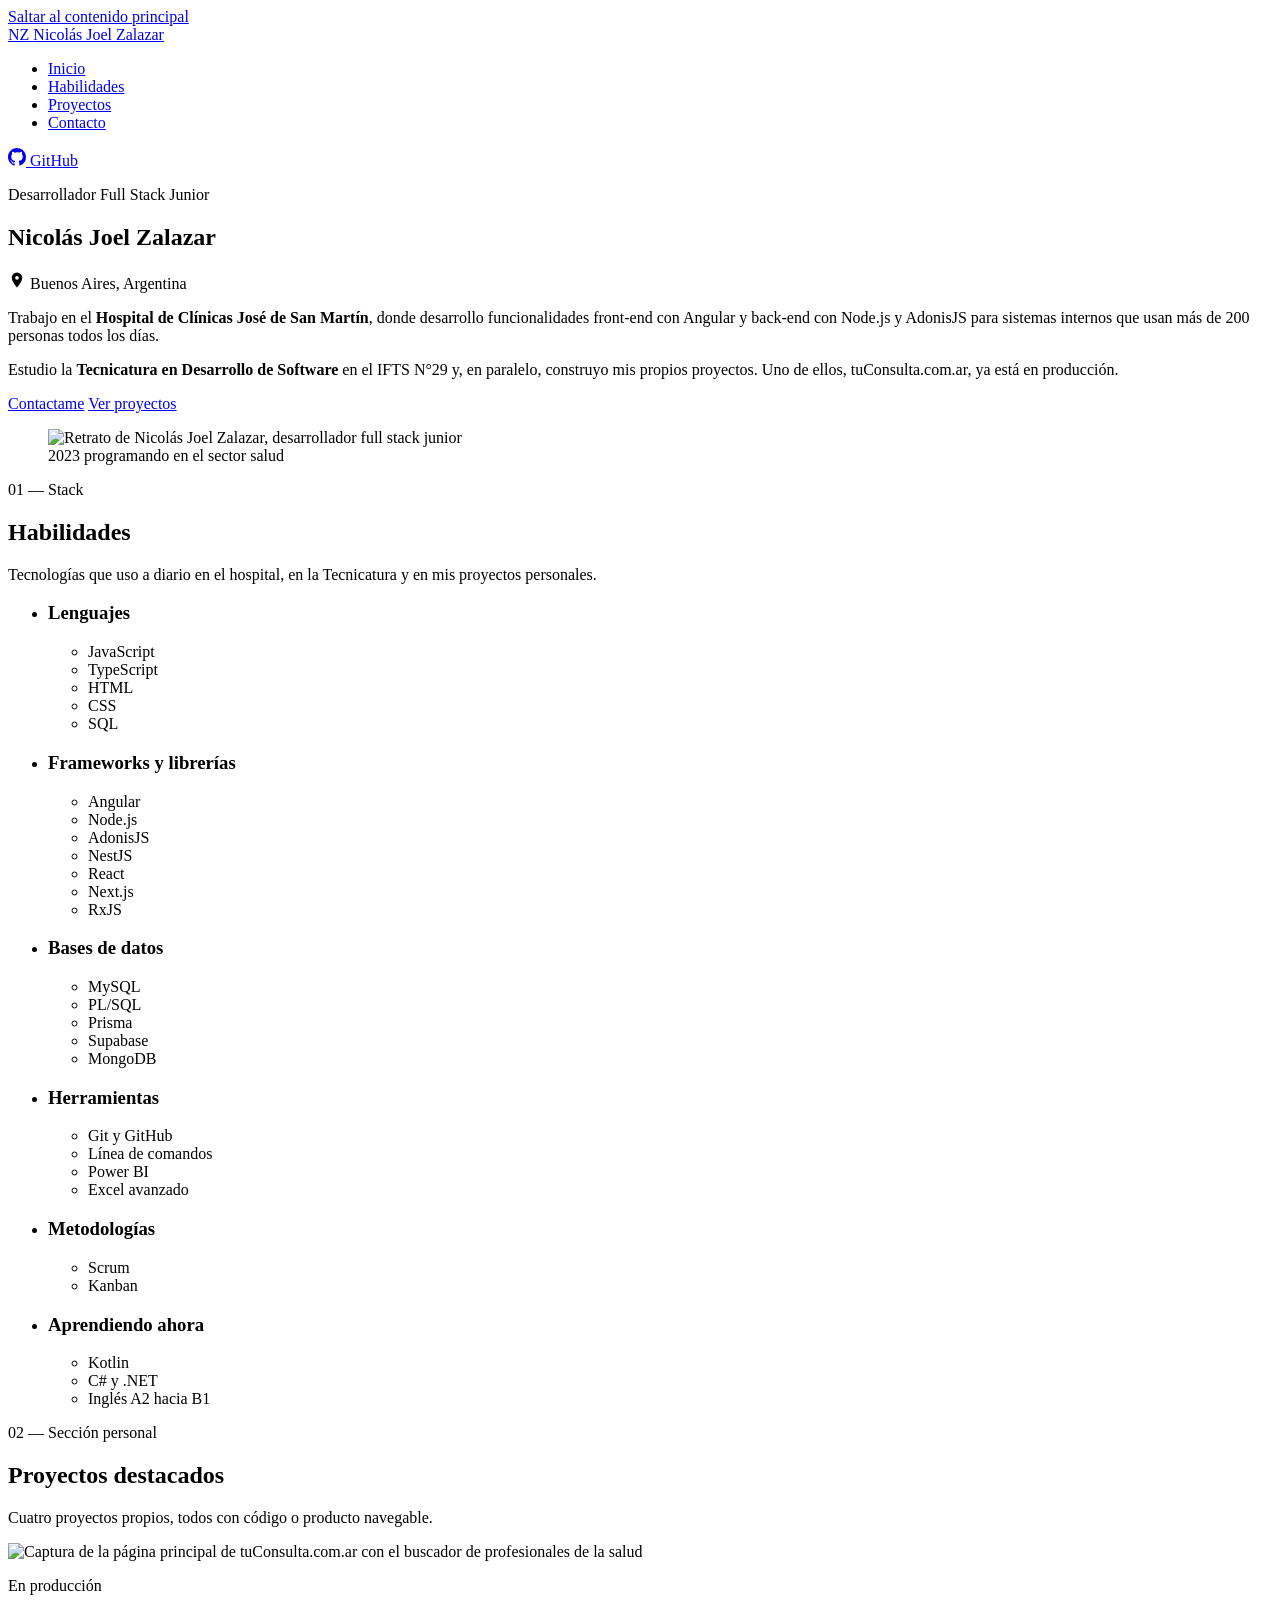
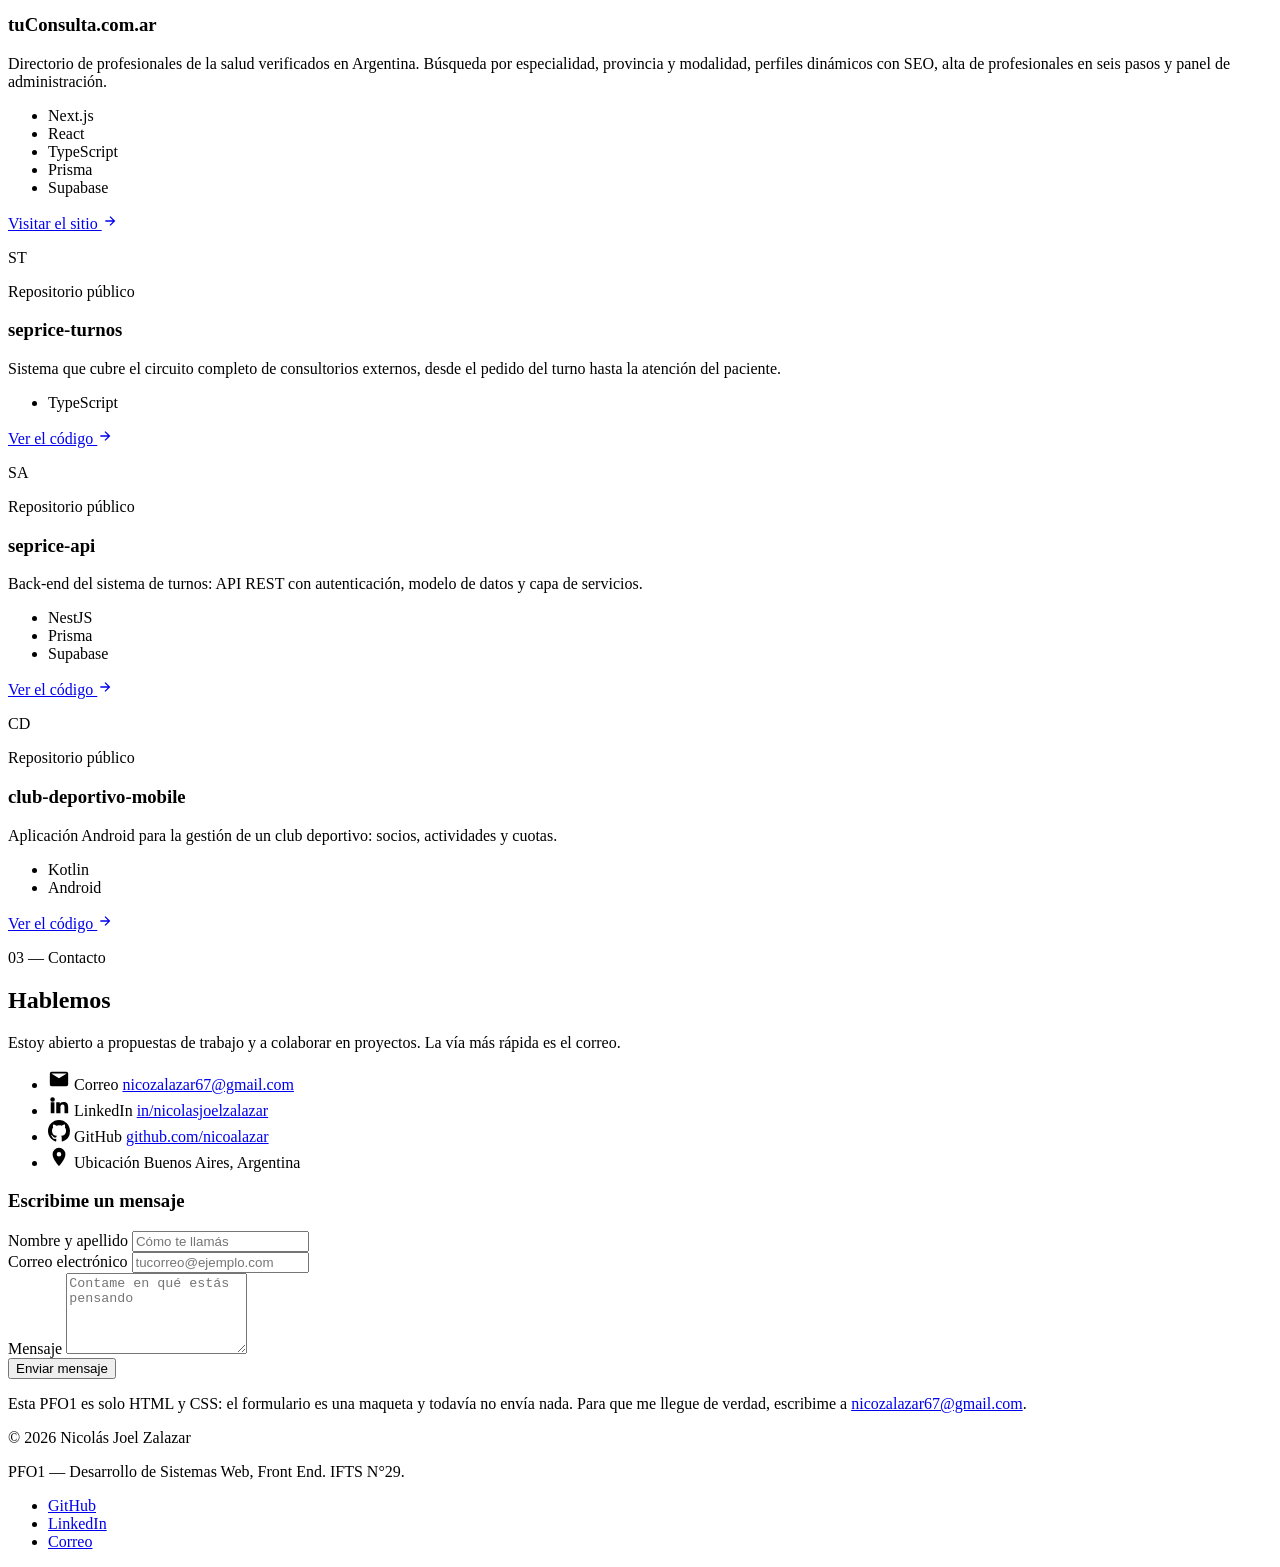
==== index.html @ 158e2427 "Agregar estructura HTML semántica de la landing" ====
<!DOCTYPE html>
<html lang="es">

<head>
  <meta charset="UTF-8">
  <meta name="viewport" content="width=device-width, initial-scale=1.0">
  <title>Nicolás Joel Zalazar | Desarrollador Full Stack Junior</title>
  <meta name="description"
    content="Portafolio de Nicolás Joel Zalazar, desarrollador full stack junior en Buenos Aires. Angular, Node.js, TypeScript y NestJS. Proyectos, habilidades y contacto.">
  <meta name="author" content="Nicolás Joel Zalazar">

  <!-- Google Fonts se vincula con <link> y no con @import para que la descarga arranque en paralelo
       con el CSS; preconnect abre la conexión a los dos dominios de Fonts antes de pedir el archivo.
       Fraunces y Public Sans son fuentes variables: se piden los rangos de peso completos para poder
       ajustar la jerarquía tipográfica desde el CSS sin sumar pedidos extra. -->
  <link rel="preconnect" href="https://fonts.googleapis.com">
  <link rel="preconnect" href="https://fonts.gstatic.com" crossorigin>
  <link
    href="https://fonts.googleapis.com/css2?family=Fraunces:opsz,wght@9..144,400..900&family=Public+Sans:wght@400..800&display=swap"
    rel="stylesheet">

  <link rel="stylesheet" href="css/style.css">
</head>

<body>
  <!-- El enlace de salto es el primer elemento enfocable del documento: permite que quien navega con
       teclado o lector de pantalla se saltee el encabezado repetido y vaya directo al contenido. -->
  <a class="skip-link" href="#contenido">Saltar al contenido principal</a>

  <header class="site-header">
    <div class="site-header__inner">
      <a class="brand" href="#inicio">
        <span class="brand__initials" aria-hidden="true">NZ</span>
        <span class="brand__name">Nicolás Joel Zalazar</span>
      </a>

      <nav class="nav" aria-label="Navegación principal">
        <ul class="nav__list">
          <li><a class="nav__link" href="#inicio" aria-current="page">Inicio</a></li>
          <li><a class="nav__link" href="#habilidades">Habilidades</a></li>
          <li><a class="nav__link" href="#proyectos">Proyectos</a></li>
          <li><a class="nav__link" href="#contacto">Contacto</a></li>
        </ul>
      </nav>

      <a class="btn btn--ghost btn--icon" href="https://github.com/nicoalazar" target="_blank" rel="noopener">
        <svg class="icon" viewBox="0 0 16 16" width="18" height="18" aria-hidden="true" focusable="false">
          <path fill="currentColor"
            d="M8 0C3.58 0 0 3.58 0 8c0 3.54 2.29 6.53 5.47 7.59.4.07.55-.17.55-.38 0-.19-.01-.82-.01-1.49-2.01.37-2.53-.49-2.69-.94-.09-.23-.48-.94-.82-1.13-.28-.15-.68-.52-.01-.53.63-.01 1.08.58 1.23.82.72 1.21 1.87.87 2.33.66.07-.52.28-.87.51-1.07-1.78-.2-3.64-.89-3.64-3.95 0-.87.31-1.59.82-2.15-.08-.2-.36-1.02.08-2.12 0 0 .67-.21 2.2.82a7.4 7.4 0 0 1 2-.27c.68 0 1.36.09 2 .27 1.53-1.04 2.2-.82 2.2-.82.44 1.1.16 1.92.08 2.12.51.56.82 1.27.82 2.15 0 3.07-1.87 3.75-3.65 3.95.29.25.54.73.54 1.48 0 1.07-.01 1.93-.01 2.2 0 .21.15.46.55.38A8.01 8.01 0 0 0 16 8c0-4.42-3.58-8-8-8Z" />
        </svg>
        <span>GitHub</span>
      </a>
    </div>
  </header>

  <main id="contenido">

    <!-- Cada bloque temático es una <section> con id propio (destino de la navegación interna) y se
         asocia a su encabezado mediante aria-labelledby, para que el lector de pantalla anuncie la
         región por su título real en lugar de leer "región sin nombre". -->
    <section class="hero" id="inicio" aria-labelledby="inicio-titulo">
      <div class="hero__content">
        <p class="hero__eyebrow">Desarrollador Full Stack Junior</p>
        <h1 class="hero__title" id="inicio-titulo">Nicolás Joel Zalazar</h1>
        <p class="hero__location">
          <svg class="icon" viewBox="0 0 24 24" width="18" height="18" aria-hidden="true" focusable="false">
            <path fill="currentColor"
              d="M12 2a7 7 0 0 0-7 7c0 5.25 7 13 7 13s7-7.75 7-13a7 7 0 0 0-7-7Zm0 9.5A2.5 2.5 0 1 1 12 6.5a2.5 2.5 0 0 1 0 5Z" />
          </svg>
          Buenos Aires, Argentina
        </p>
        <p class="hero__text">
          Trabajo en el <strong>Hospital de Clínicas José de San Martín</strong>, donde desarrollo funcionalidades
          front-end con Angular y back-end con Node.js y AdonisJS para sistemas internos que usan más de 200 personas
          todos los días.
        </p>
        <p class="hero__text">
          Estudio la <strong>Tecnicatura en Desarrollo de Software</strong> en el IFTS N°29 y, en paralelo, construyo
          mis propios proyectos. Uno de ellos, tuConsulta.com.ar, ya está en producción.
        </p>
        <div class="hero__actions">
          <a class="btn btn--primary" href="#contacto">Contactame</a>
          <a class="btn btn--ghost" href="#proyectos">Ver proyectos</a>
        </div>
      </div>

      <figure class="hero__figure">
        <img class="hero__photo" src="assets/img/nicolas-zalazar.jpg" width="440" height="440"
          alt="Retrato de Nicolás Joel Zalazar, desarrollador full stack junior">
        <figcaption class="hero__badge">
          <span class="hero__badge-value">2023</span>
          <span class="hero__badge-label">programando en el sector salud</span>
        </figcaption>
      </figure>
    </section>

    <section class="section" id="habilidades" aria-labelledby="habilidades-titulo">
      <header class="section__header">
        <p class="section__eyebrow">01 — Stack</p>
        <h2 class="section__title" id="habilidades-titulo">Habilidades</h2>
        <p class="section__lead">
          Tecnologías que uso a diario en el hospital, en la Tecnicatura y en mis proyectos personales.
        </p>
      </header>

      <!-- La grilla de habilidades usa CSS Grid con auto-fit: la cantidad de columnas la decide el
           ancho disponible, así que el bloque se reacomoda solo sin depender de media queries. -->
      <ul class="skills">
        <li class="skill-card">
          <h3 class="skill-card__title">Lenguajes</h3>
          <ul class="chips">
            <li class="chip">JavaScript</li>
            <li class="chip">TypeScript</li>
            <li class="chip">HTML</li>
            <li class="chip">CSS</li>
            <li class="chip">SQL</li>
          </ul>
        </li>
        <li class="skill-card">
          <h3 class="skill-card__title">Frameworks y librerías</h3>
          <ul class="chips">
            <li class="chip">Angular</li>
            <li class="chip">Node.js</li>
            <li class="chip">AdonisJS</li>
            <li class="chip">NestJS</li>
            <li class="chip">React</li>
            <li class="chip">Next.js</li>
            <li class="chip">RxJS</li>
          </ul>
        </li>
        <li class="skill-card">
          <h3 class="skill-card__title">Bases de datos</h3>
          <ul class="chips">
            <li class="chip">MySQL</li>
            <li class="chip">PL/SQL</li>
            <li class="chip">Prisma</li>
            <li class="chip">Supabase</li>
            <li class="chip">MongoDB</li>
          </ul>
        </li>
        <li class="skill-card">
          <h3 class="skill-card__title">Herramientas</h3>
          <ul class="chips">
            <li class="chip">Git y GitHub</li>
            <li class="chip">Línea de comandos</li>
            <li class="chip">Power BI</li>
            <li class="chip">Excel avanzado</li>
          </ul>
        </li>
        <li class="skill-card">
          <h3 class="skill-card__title">Metodologías</h3>
          <ul class="chips">
            <li class="chip">Scrum</li>
            <li class="chip">Kanban</li>
          </ul>
        </li>
        <li class="skill-card skill-card--accent">
          <h3 class="skill-card__title">Aprendiendo ahora</h3>
          <ul class="chips">
            <li class="chip">Kotlin</li>
            <li class="chip">C# y .NET</li>
            <li class="chip">Inglés A2 hacia B1</li>
          </ul>
        </li>
      </ul>
    </section>

    <section class="section" id="proyectos" aria-labelledby="proyectos-titulo">
      <header class="section__header">
        <p class="section__eyebrow">02 — Sección personal</p>
        <h2 class="section__title" id="proyectos-titulo">Proyectos destacados</h2>
        <p class="section__lead">
          Cuatro proyectos propios, todos con código o producto navegable.
        </p>
      </header>

      <div class="projects">
        <article class="project project--featured">
          <img class="project__shot" src="assets/img/tuconsulta.jpg" width="800" height="500" loading="lazy"
            alt="Captura de la página principal de tuConsulta.com.ar con el buscador de profesionales de la salud">
          <div class="project__body">
            <p class="project__status">En producción</p>
            <h3 class="project__title">tuConsulta.com.ar</h3>
            <p class="project__text">
              Directorio de profesionales de la salud verificados en Argentina. Búsqueda por especialidad, provincia y
              modalidad, perfiles dinámicos con SEO, alta de profesionales en seis pasos y panel de administración.
            </p>
            <ul class="chips chips--tech">
              <li class="chip">Next.js</li>
              <li class="chip">React</li>
              <li class="chip">TypeScript</li>
              <li class="chip">Prisma</li>
              <li class="chip">Supabase</li>
            </ul>
            <a class="link-arrow" href="https://tuconsulta.com.ar" target="_blank" rel="noopener">
              Visitar el sitio
              <svg class="icon" viewBox="0 0 24 24" width="16" height="16" aria-hidden="true" focusable="false">
                <path fill="currentColor" d="M5 11h11.17l-4.88-4.88L12.7 4.7 20 12l-7.3 7.3-1.41-1.42L16.17 13H5Z" />
              </svg>
            </a>
          </div>
        </article>

        <article class="project">
          <p class="project__cover" aria-hidden="true"><span>ST</span></p>
          <div class="project__body">
            <p class="project__status">Repositorio público</p>
            <h3 class="project__title">seprice-turnos</h3>
            <p class="project__text">
              Sistema que cubre el circuito completo de consultorios externos, desde el pedido del turno hasta la
              atención del paciente.
            </p>
            <ul class="chips chips--tech">
              <li class="chip">TypeScript</li>
            </ul>
            <a class="link-arrow" href="https://github.com/nicoalazar/seprice-turnos" target="_blank" rel="noopener">
              Ver el código
              <svg class="icon" viewBox="0 0 24 24" width="16" height="16" aria-hidden="true" focusable="false">
                <path fill="currentColor" d="M5 11h11.17l-4.88-4.88L12.7 4.7 20 12l-7.3 7.3-1.41-1.42L16.17 13H5Z" />
              </svg>
            </a>
          </div>
        </article>

        <article class="project">
          <p class="project__cover" aria-hidden="true"><span>SA</span></p>
          <div class="project__body">
            <p class="project__status">Repositorio público</p>
            <h3 class="project__title">seprice-api</h3>
            <p class="project__text">
              Back-end del sistema de turnos: API REST con autenticación, modelo de datos y capa de servicios.
            </p>
            <ul class="chips chips--tech">
              <li class="chip">NestJS</li>
              <li class="chip">Prisma</li>
              <li class="chip">Supabase</li>
            </ul>
            <a class="link-arrow" href="https://github.com/nicoalazar/seprice-api" target="_blank" rel="noopener">
              Ver el código
              <svg class="icon" viewBox="0 0 24 24" width="16" height="16" aria-hidden="true" focusable="false">
                <path fill="currentColor" d="M5 11h11.17l-4.88-4.88L12.7 4.7 20 12l-7.3 7.3-1.41-1.42L16.17 13H5Z" />
              </svg>
            </a>
          </div>
        </article>

        <article class="project">
          <p class="project__cover" aria-hidden="true"><span>CD</span></p>
          <div class="project__body">
            <p class="project__status">Repositorio público</p>
            <h3 class="project__title">club-deportivo-mobile</h3>
            <p class="project__text">
              Aplicación Android para la gestión de un club deportivo: socios, actividades y cuotas.
            </p>
            <ul class="chips chips--tech">
              <li class="chip">Kotlin</li>
              <li class="chip">Android</li>
            </ul>
            <a class="link-arrow" href="https://github.com/nicoalazar/club-deportivo-mobile" target="_blank"
              rel="noopener">
              Ver el código
              <svg class="icon" viewBox="0 0 24 24" width="16" height="16" aria-hidden="true" focusable="false">
                <path fill="currentColor" d="M5 11h11.17l-4.88-4.88L12.7 4.7 20 12l-7.3 7.3-1.41-1.42L16.17 13H5Z" />
              </svg>
            </a>
          </div>
        </article>
      </div>
    </section>

    <section class="section" id="contacto" aria-labelledby="contacto-titulo">
      <header class="section__header">
        <p class="section__eyebrow">03 — Contacto</p>
        <h2 class="section__title" id="contacto-titulo">Hablemos</h2>
        <p class="section__lead">
          Estoy abierto a propuestas de trabajo y a colaborar en proyectos. La vía más rápida es el correo.
        </p>
      </header>

      <div class="contact">
        <ul class="contact__list">
          <li class="contact__item">
            <svg class="icon icon--lg" viewBox="0 0 24 24" width="22" height="22" aria-hidden="true" focusable="false">
              <path fill="currentColor"
                d="M4 4h16a2 2 0 0 1 2 2v12a2 2 0 0 1-2 2H4a2 2 0 0 1-2-2V6a2 2 0 0 1 2-2Zm8 7.2 8-5V6H4v.2l8 5Z" />
            </svg>
            <span class="contact__label">Correo</span>
            <a class="contact__value" href="mailto:nicozalazar67@gmail.com">nicozalazar67@gmail.com</a>
          </li>
          <li class="contact__item">
            <svg class="icon icon--lg" viewBox="0 0 24 24" width="22" height="22" aria-hidden="true" focusable="false">
              <path fill="currentColor"
                d="M4.98 3.5a2.5 2.5 0 1 0 0 5 2.5 2.5 0 0 0 0-5ZM3 9h4v12H3V9Zm6 0h3.8v1.7h.05c.53-.95 1.83-1.95 3.76-1.95C20.7 8.75 22 10.9 22 14.1V21h-4v-6.1c0-1.46-.03-3.34-2.05-3.34-2.06 0-2.38 1.6-2.38 3.24V21H9V9Z" />
            </svg>
            <span class="contact__label">LinkedIn</span>
            <a class="contact__value" href="https://linkedin.com/in/nicolasjoelzalazar" target="_blank"
              rel="noopener">in/nicolasjoelzalazar</a>
          </li>
          <li class="contact__item">
            <svg class="icon icon--lg" viewBox="0 0 16 16" width="22" height="22" aria-hidden="true" focusable="false">
              <path fill="currentColor"
                d="M8 0C3.58 0 0 3.58 0 8c0 3.54 2.29 6.53 5.47 7.59.4.07.55-.17.55-.38 0-.19-.01-.82-.01-1.49-2.01.37-2.53-.49-2.69-.94-.09-.23-.48-.94-.82-1.13-.28-.15-.68-.52-.01-.53.63-.01 1.08.58 1.23.82.72 1.21 1.87.87 2.33.66.07-.52.28-.87.51-1.07-1.78-.2-3.64-.89-3.64-3.95 0-.87.31-1.59.82-2.15-.08-.2-.36-1.02.08-2.12 0 0 .67-.21 2.2.82a7.4 7.4 0 0 1 2-.27c.68 0 1.36.09 2 .27 1.53-1.04 2.2-.82 2.2-.82.44 1.1.16 1.92.08 2.12.51.56.82 1.27.82 2.15 0 3.07-1.87 3.75-3.65 3.95.29.25.54.73.54 1.48 0 1.07-.01 1.93-.01 2.2 0 .21.15.46.55.38A8.01 8.01 0 0 0 16 8c0-4.42-3.58-8-8-8Z" />
            </svg>
            <span class="contact__label">GitHub</span>
            <a class="contact__value" href="https://github.com/nicoalazar" target="_blank"
              rel="noopener">github.com/nicoalazar</a>
          </li>
          <li class="contact__item">
            <svg class="icon icon--lg" viewBox="0 0 24 24" width="22" height="22" aria-hidden="true" focusable="false">
              <path fill="currentColor"
                d="M12 2a7 7 0 0 0-7 7c0 5.25 7 13 7 13s7-7.75 7-13a7 7 0 0 0-7-7Zm0 9.5A2.5 2.5 0 1 1 12 6.5a2.5 2.5 0 0 1 0 5Z" />
            </svg>
            <span class="contact__label">Ubicación</span>
            <span class="contact__value">Buenos Aires, Argentina</span>
          </li>
        </ul>

        <!-- El formulario es una maqueta: no tiene back-end, así que cada control lleva su <label for>
             asociado y el aviso de que todavía no se envía nada se marca con role="note", en vez de
             simular un envío que no existe. -->
        <form class="form" action="#" method="post" aria-labelledby="form-titulo">
          <h3 class="form__title" id="form-titulo">Escribime un mensaje</h3>

          <div class="form__field">
            <label class="form__label" for="nombre">Nombre y apellido</label>
            <input class="form__input" type="text" id="nombre" name="nombre" placeholder="Cómo te llamás"
              autocomplete="name" required>
          </div>

          <div class="form__field">
            <label class="form__label" for="email">Correo electrónico</label>
            <input class="form__input" type="email" id="email" name="email" placeholder="tucorreo@ejemplo.com"
              autocomplete="email" required>
          </div>

          <div class="form__field">
            <label class="form__label" for="mensaje">Mensaje</label>
            <textarea class="form__input form__input--area" id="mensaje" name="mensaje" rows="5"
              placeholder="Contame en qué estás pensando" required></textarea>
          </div>

          <button class="btn btn--primary btn--block" type="submit">Enviar mensaje</button>

          <p class="form__note" role="note">
            Esta PFO1 es solo HTML y CSS: el formulario es una maqueta y todavía no envía nada. Para que me llegue de
            verdad, escribime a <a href="mailto:nicozalazar67@gmail.com">nicozalazar67@gmail.com</a>.
          </p>
        </form>
      </div>
    </section>

  </main>

  <footer class="site-footer">
    <div class="site-footer__inner">
      <p class="site-footer__copy">&copy; 2026 Nicolás Joel Zalazar</p>
      <p class="site-footer__meta">PFO1 — Desarrollo de Sistemas Web, Front End. IFTS N°29.</p>
      <ul class="site-footer__links">
        <li><a href="https://github.com/nicoalazar" target="_blank" rel="noopener">GitHub</a></li>
        <li><a href="https://linkedin.com/in/nicolasjoelzalazar" target="_blank" rel="noopener">LinkedIn</a></li>
        <li><a href="mailto:nicozalazar67@gmail.com">Correo</a></li>
      </ul>
    </div>
  </footer>
</body>

</html>
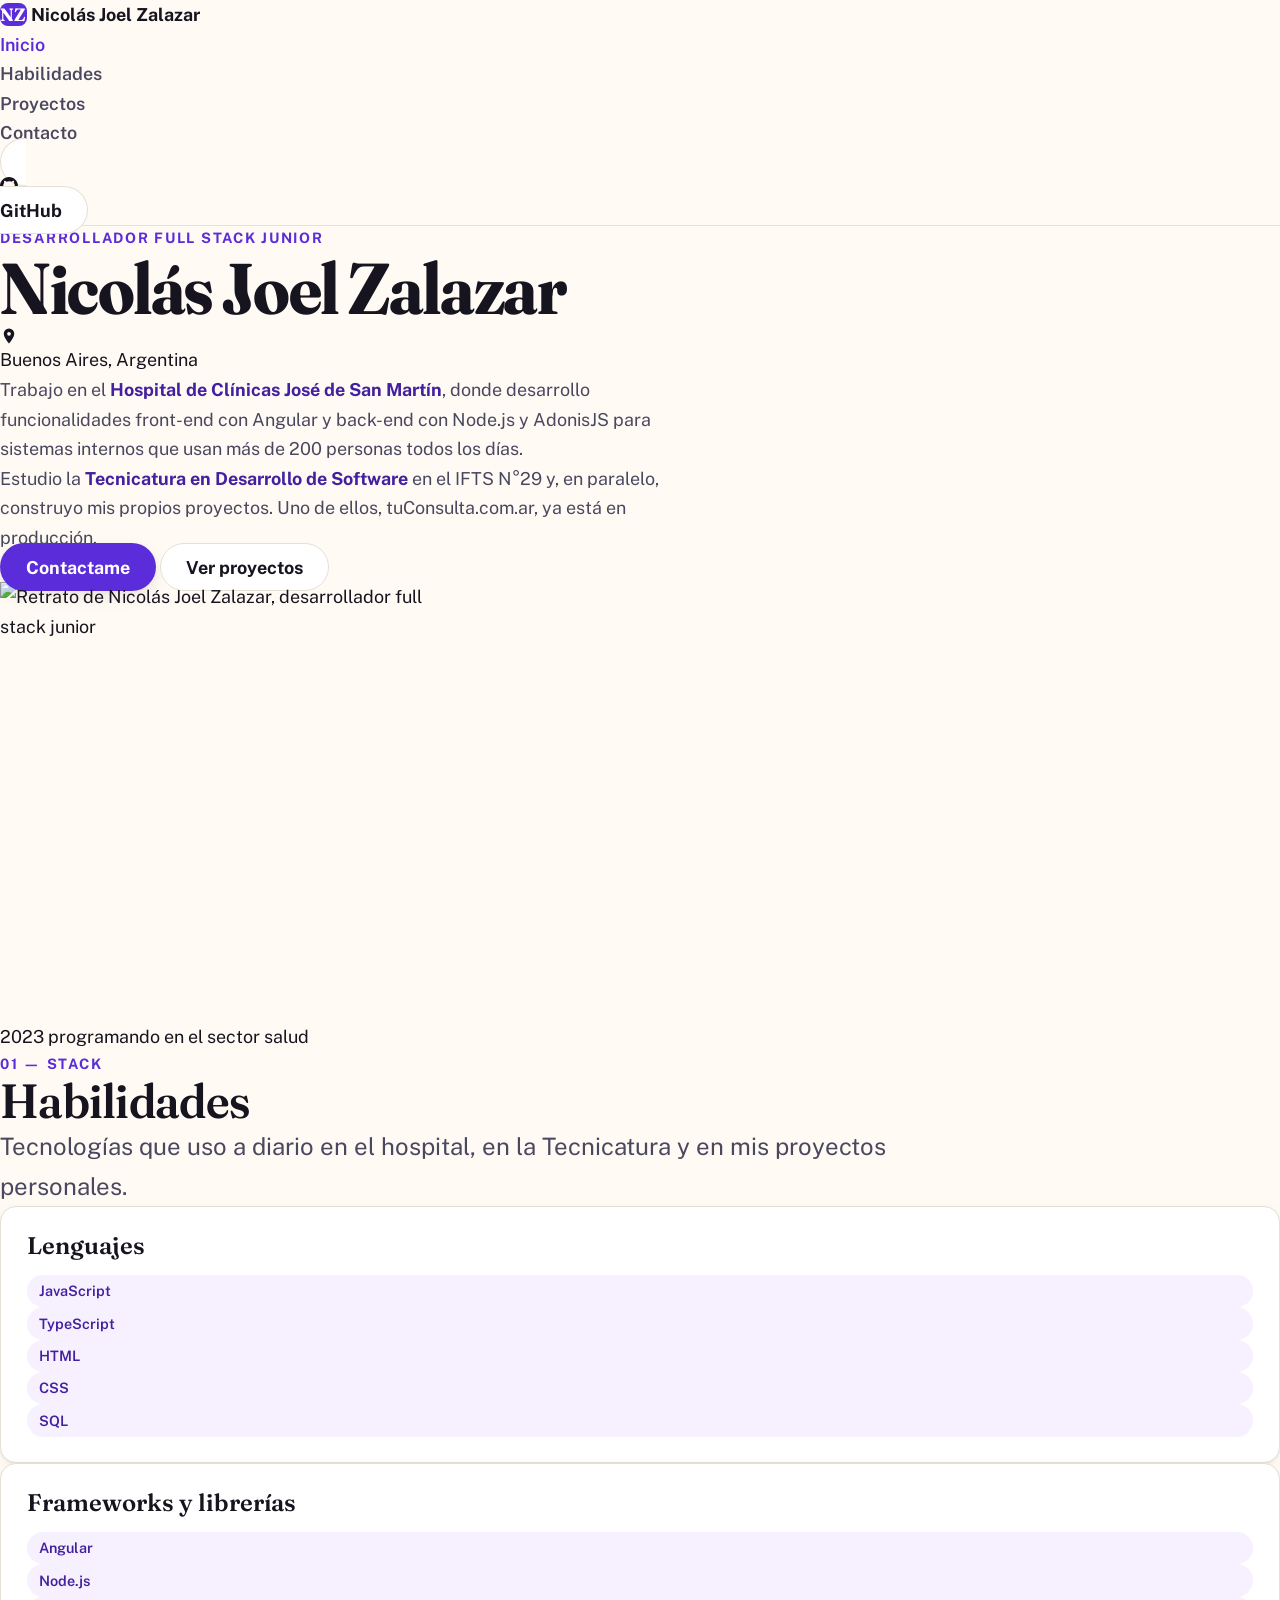
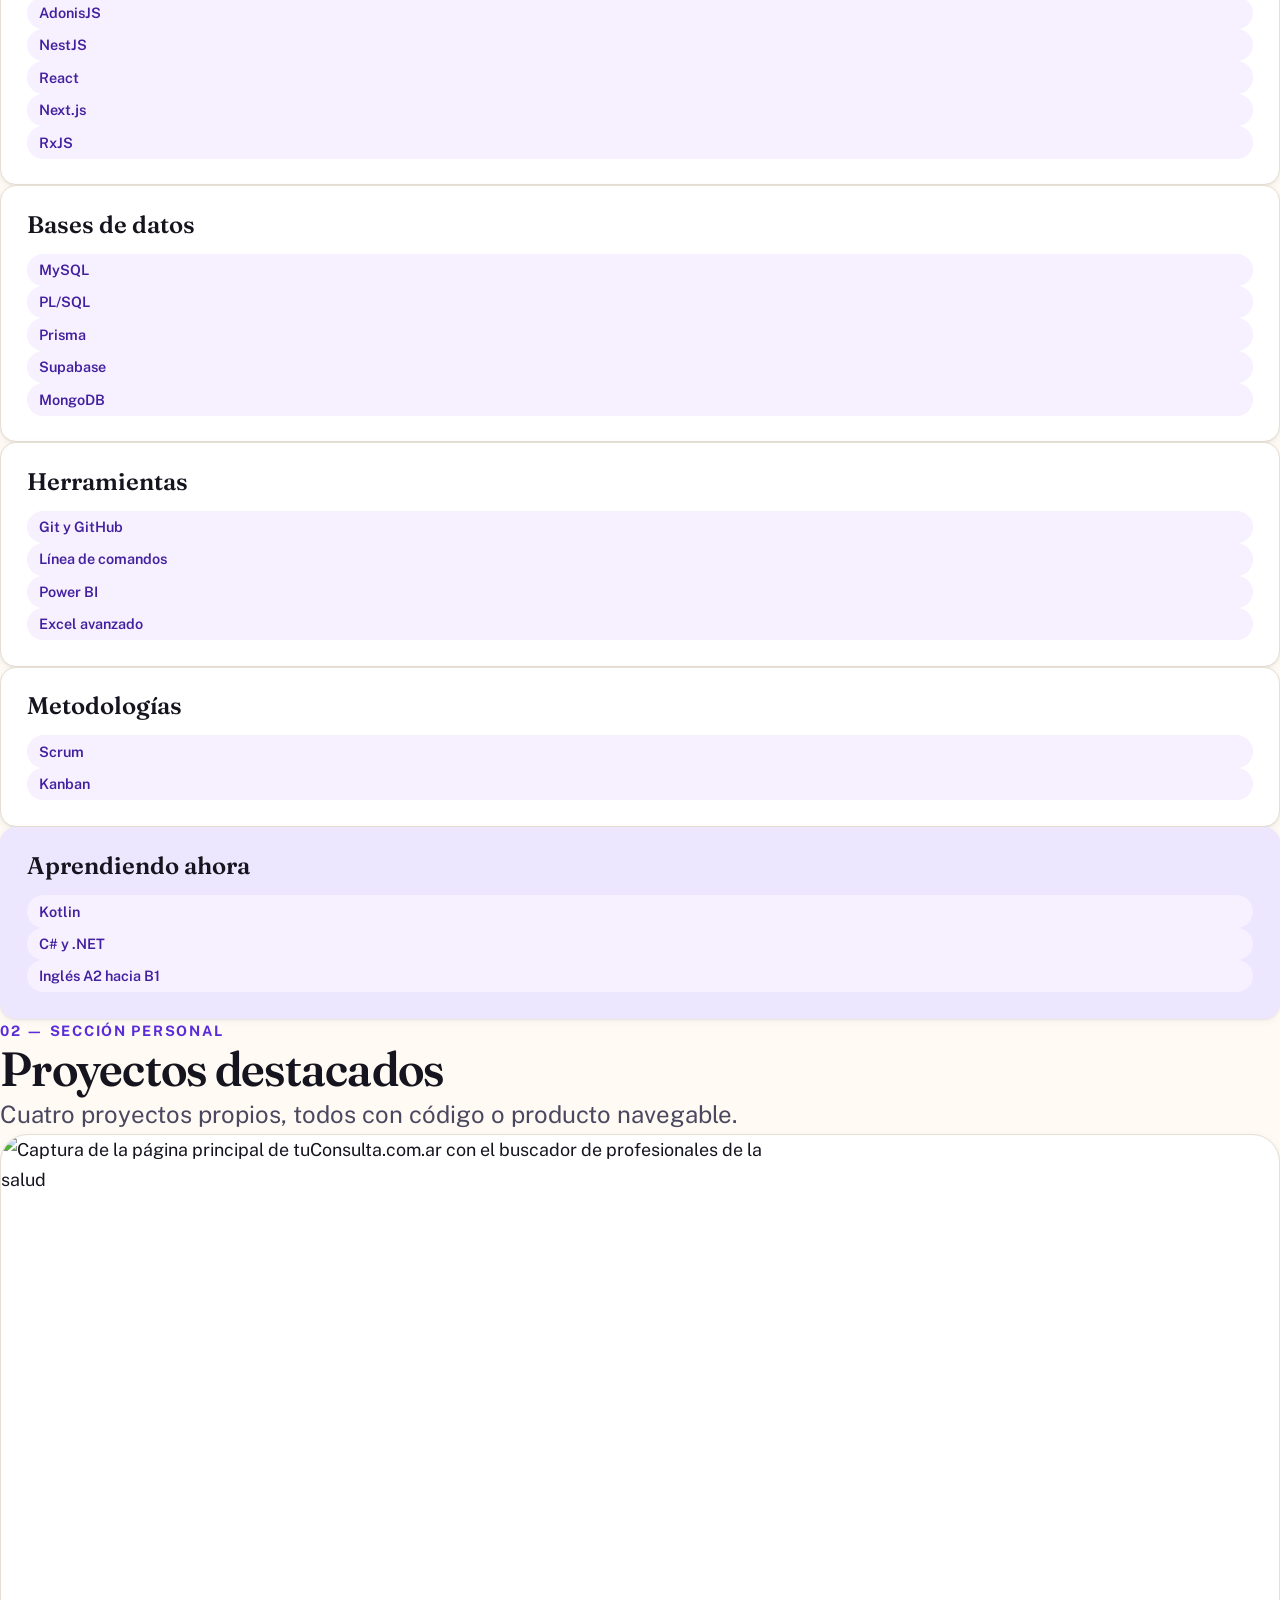
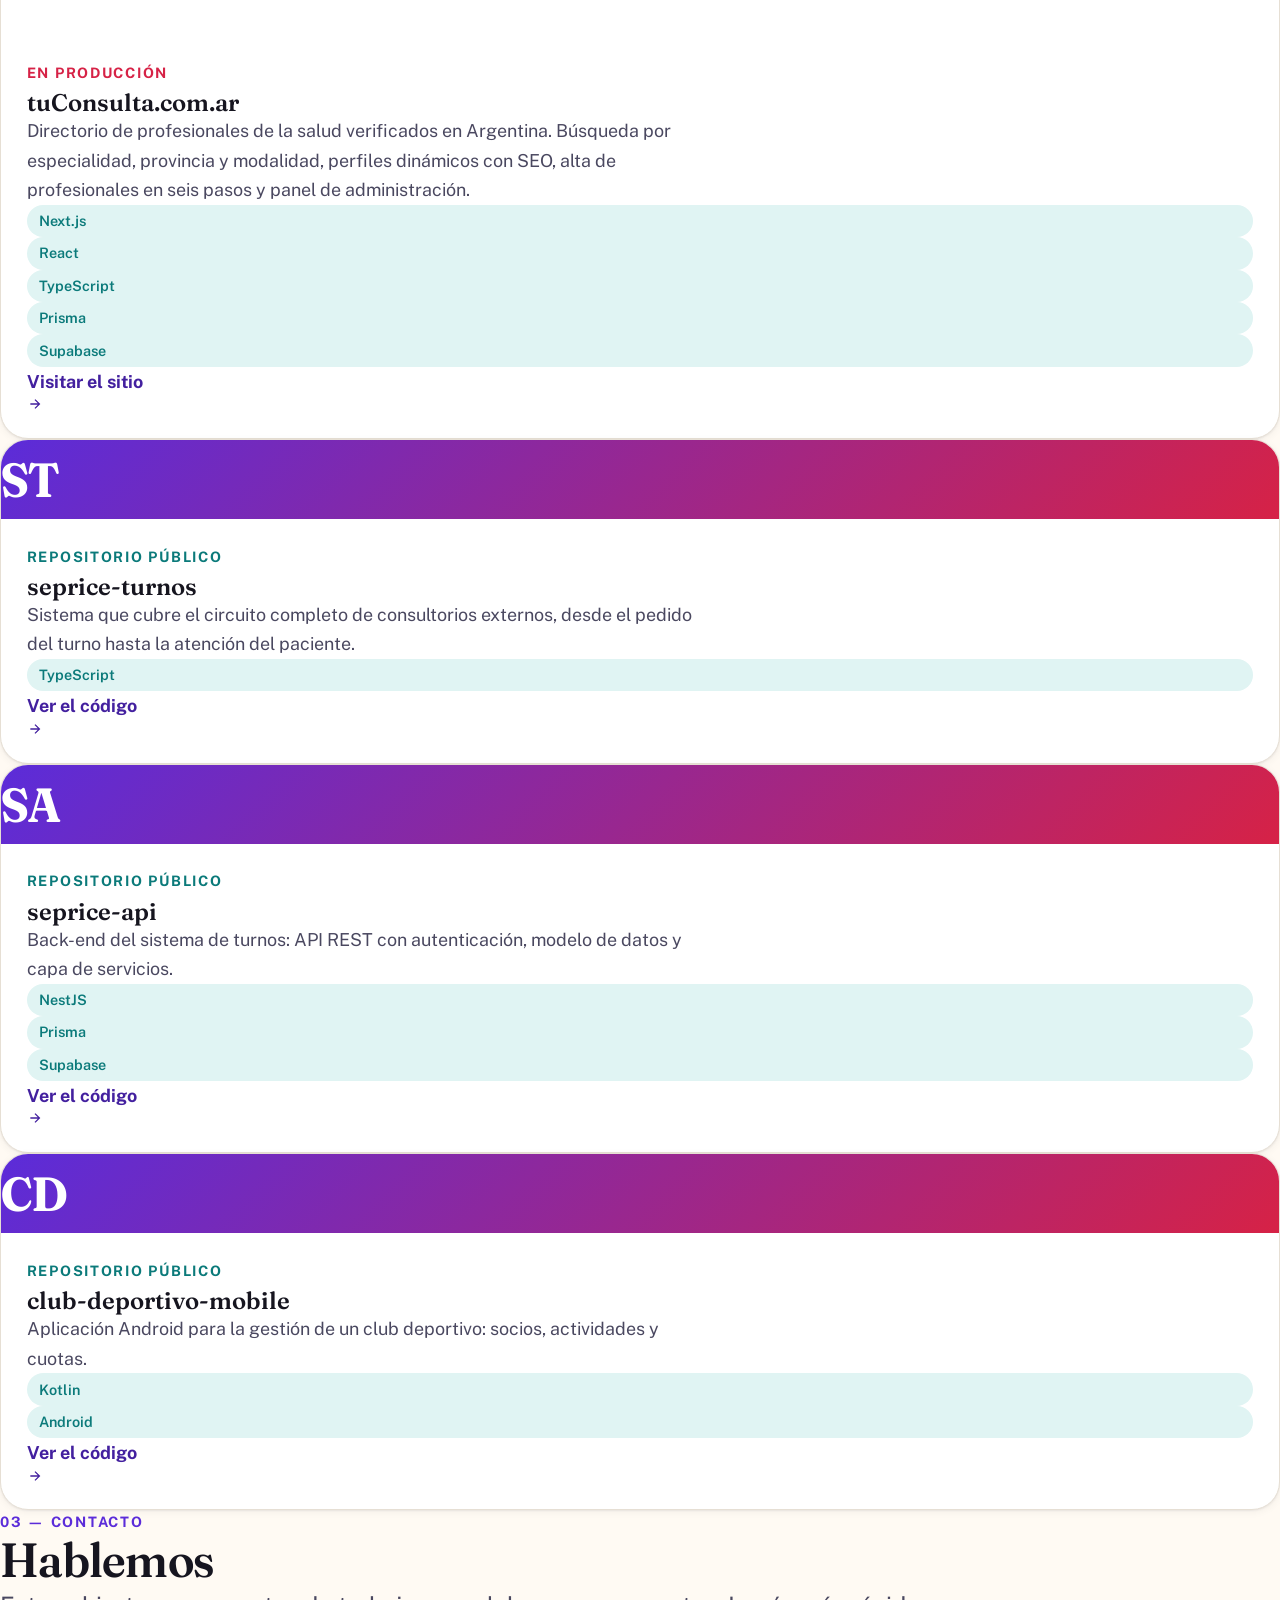
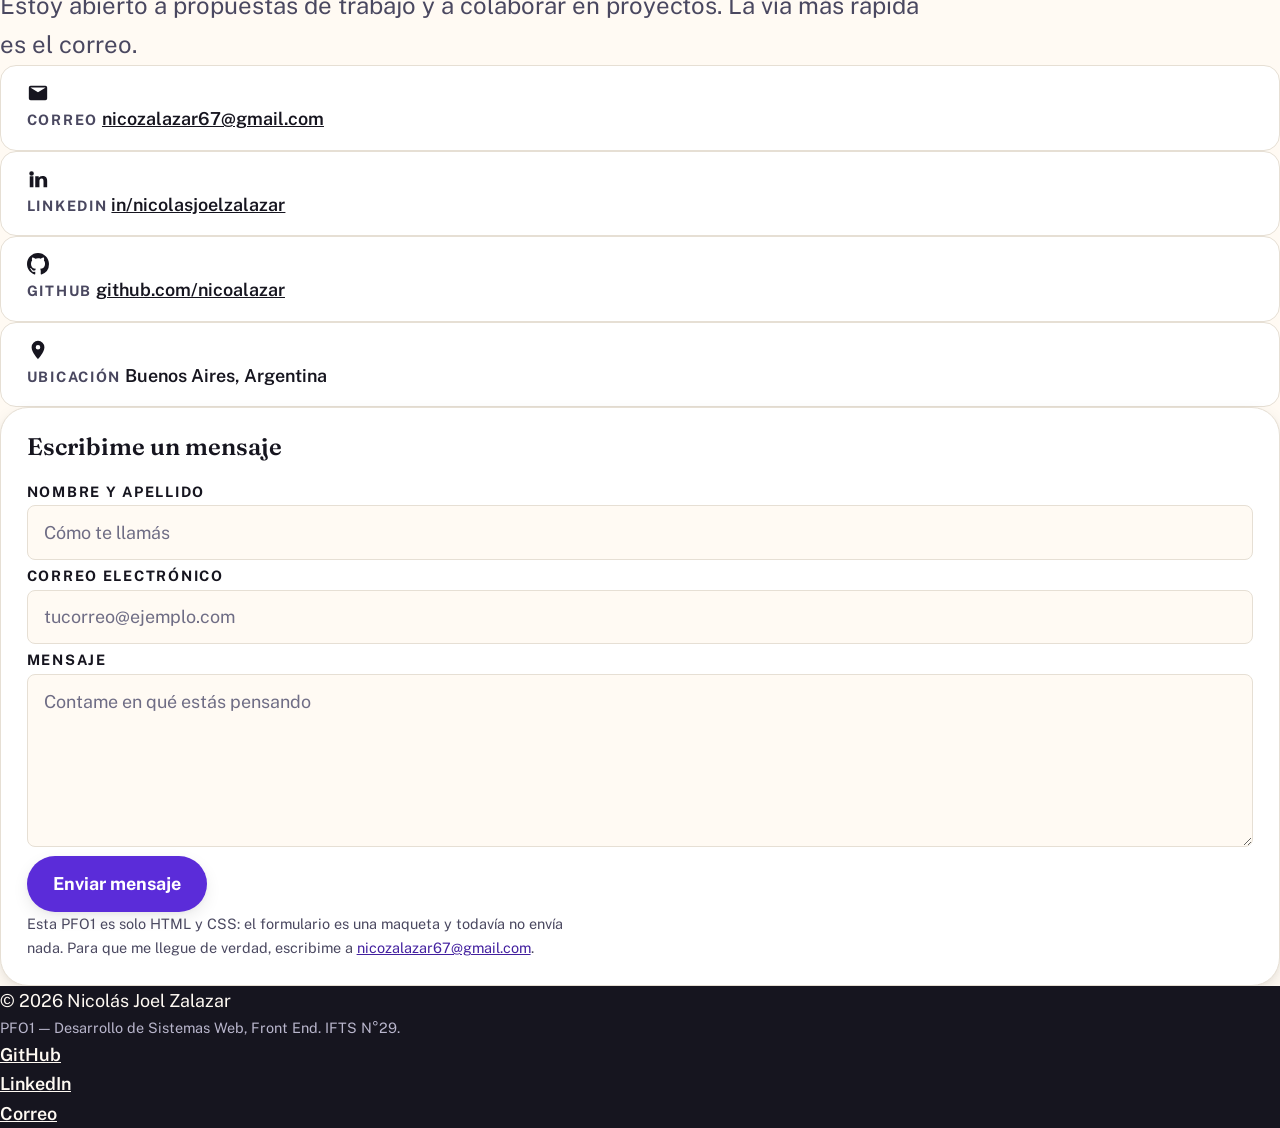
==== commit 0d2ebd89: "Aplicar estilos base, tipografía y paleta de colores" ====
--- a/index.html
+++ b/index.html
@@ -11,12 +11,13 @@
 
   <!-- Google Fonts se vincula con <link> y no con @import para que la descarga arranque en paralelo
        con el CSS; preconnect abre la conexión a los dos dominios de Fonts antes de pedir el archivo.
-       Fraunces y Public Sans son fuentes variables: se piden los rangos de peso completos para poder
-       ajustar la jerarquía tipográfica desde el CSS sin sumar pedidos extra. -->
+       Fraunces y Public Sans son fuentes variables: de Fraunces se piden además los ejes opsz, SOFT y
+       WONK, que el CSS usa para diferenciar el tamaño óptico y el carácter de cada nivel de título
+       sin descargar un archivo por variante. -->
   <link rel="preconnect" href="https://fonts.googleapis.com">
   <link rel="preconnect" href="https://fonts.gstatic.com" crossorigin>
   <link
-    href="https://fonts.googleapis.com/css2?family=Fraunces:opsz,wght@9..144,400..900&family=Public+Sans:wght@400..800&display=swap"
+    href="https://fonts.googleapis.com/css2?family=Fraunces:opsz,wght,SOFT,WONK@9..144,300..900,0..100,0..1&family=Public+Sans:wght@400..800&display=swap"
     rel="stylesheet">
 
   <link rel="stylesheet" href="css/style.css">
--- a/css/style.css
+++ b/css/style.css
@@ -0,0 +1,422 @@
+/* =============================================================================
+   Landing de portafolio personal - Nicolás Joel Zalazar
+   PFO1 | Desarrollo de Sistemas Web, Front End
+
+   Orden del archivo:
+   1. Tokens de diseño (variables CSS)
+   2. Reset ligero y bases
+   3. Tipografía
+   4. Componentes
+   ========================================================================== */
+
+/* -----------------------------------------------------------------------------
+   1. TOKENS DE DISEÑO
+   Todo el sistema visual vive en :root. Ningún color, radio ni sombra se escribe
+   suelto más abajo: así la paleta se cambia en un solo lugar y queda documentada.
+   -------------------------------------------------------------------------- */
+:root {
+  /* Paleta clara y colorida. El violeta es el color de marca; coral, ámbar y
+     verde azulado se reservan para acentos puntuales, para que el color destaque
+     jerarquía y no compita consigo mismo. */
+  --color-bg: #fffaf3;
+  --color-bg-alt: #f6f0ff;
+  --color-surface: #ffffff;
+  --color-ink: #16151f;
+  --color-ink-soft: #4a4860;
+  --color-primary: #5b2cd9;
+  --color-primary-dark: #43209f;
+  --color-primary-soft: #ede6ff;
+  --color-coral: #d62246;
+  --color-coral-soft: #ffe8ec;
+  --color-amber: #ffb703;
+  --color-teal: #0b7a7a;
+  --color-teal-soft: #e0f4f3;
+  --color-border: #e6dfd4;
+
+  /* Tipografías: Fraunces (serif variable) para títulos, Public Sans para texto.
+     Se evitan a propósito las familias por defecto de todo portafolio. */
+  --font-display: "Fraunces", Georgia, "Times New Roman", serif;
+  --font-body: "Public Sans", system-ui, -apple-system, "Segoe UI", sans-serif;
+
+  /* Escala tipográfica fluida: cada paso interpola entre el tamaño de 320px y el
+     de 1280px, de modo que el texto acompaña al viewport sin saltos bruscos. */
+  --step--1: clamp(0.83rem, 0.8rem + 0.15vw, 0.9rem);
+  --step-0: clamp(1rem, 0.96rem + 0.2vw, 1.13rem);
+  --step-1: clamp(1.2rem, 1.1rem + 0.5vw, 1.5rem);
+  --step-2: clamp(1.45rem, 1.25rem + 1vw, 2.1rem);
+  --step-3: clamp(1.8rem, 1.4rem + 2vw, 3rem);
+  --step-4: clamp(2.4rem, 1.6rem + 4vw, 4.5rem);
+
+  /* Escala de espaciado en rem: respeta el tamaño de fuente del navegador. */
+  --space-2xs: 0.35rem;
+  --space-xs: 0.6rem;
+  --space-sm: 1rem;
+  --space-md: 1.6rem;
+  --space-lg: 2.6rem;
+  --space-xl: 4rem;
+  --space-2xl: 6rem;
+
+  --radius-sm: 0.5rem;
+  --radius-md: 1rem;
+  --radius-lg: 1.75rem;
+  --radius-pill: 999rem;
+
+  --shadow-sm: 0 1px 2px rgba(22, 21, 31, 0.06), 0 2px 8px rgba(22, 21, 31, 0.05);
+  --shadow-md: 0 6px 16px rgba(22, 21, 31, 0.08), 0 2px 4px rgba(22, 21, 31, 0.04);
+  --shadow-lg: 0 18px 40px rgba(91, 44, 217, 0.14), 0 4px 12px rgba(22, 21, 31, 0.06);
+
+  --measure: 62ch;
+  --container: 72rem;
+}
+
+/* -----------------------------------------------------------------------------
+   2. RESET LIGERO Y BASES
+   -------------------------------------------------------------------------- */
+*,
+*::before,
+*::after {
+  box-sizing: border-box;
+}
+
+body,
+h1,
+h2,
+h3,
+p,
+figure,
+ul {
+  margin: 0;
+}
+
+ul {
+  padding: 0;
+  list-style: none;
+}
+
+html {
+  scroll-behavior: smooth;
+  /* Compensa la altura del encabezado fijo al saltar por anclas. */
+  scroll-padding-top: 5.5rem;
+}
+
+body {
+  background-color: var(--color-bg);
+  color: var(--color-ink);
+  font-family: var(--font-body);
+  font-size: var(--step-0);
+  line-height: 1.65;
+  -webkit-font-smoothing: antialiased;
+}
+
+img,
+svg {
+  display: block;
+  max-width: 100%;
+}
+
+img {
+  height: auto;
+}
+
+a {
+  color: var(--color-primary-dark);
+}
+
+input,
+textarea,
+button {
+  font: inherit;
+  color: inherit;
+}
+
+/* El enlace de salto solo aparece cuando recibe foco por teclado. */
+.skip-link {
+  position: absolute;
+  top: var(--space-xs);
+  left: var(--space-xs);
+  z-index: 20;
+  padding: var(--space-xs) var(--space-sm);
+  border-radius: var(--radius-sm);
+  background-color: var(--color-primary);
+  color: #ffffff;
+  font-weight: 700;
+  text-decoration: none;
+  transform: translateY(-150%);
+}
+
+.skip-link:focus-visible {
+  transform: translateY(0);
+}
+
+/* -----------------------------------------------------------------------------
+   3. TIPOGRAFÍA
+   Fraunces es variable: además del peso se ajustan sus ejes opsz (tamaño óptico),
+   SOFT (redondeo de los remates) y WONK (variantes caligráficas de la g y la y).
+   El h1 usa opsz alto y WONK activo para ganar carácter; los h2 y h3 bajan el
+   opsz y apagan WONK, así se leen como títulos de servicio y no compiten con él.
+   -------------------------------------------------------------------------- */
+h1,
+h2,
+h3 {
+  font-family: var(--font-display);
+  line-height: 1.08;
+  text-wrap: balance;
+}
+
+h1 {
+  font-size: var(--step-4);
+  font-weight: 700;
+  font-variation-settings: "opsz" 144, "SOFT" 40, "WONK" 1;
+  letter-spacing: -0.02em;
+}
+
+h2 {
+  font-size: var(--step-3);
+  font-weight: 600;
+  font-variation-settings: "opsz" 72, "SOFT" 20, "WONK" 0;
+  letter-spacing: -0.015em;
+}
+
+h3 {
+  font-size: var(--step-1);
+  font-weight: 600;
+  font-variation-settings: "opsz" 24, "SOFT" 0, "WONK" 0;
+}
+
+p {
+  max-width: var(--measure);
+}
+
+strong {
+  font-weight: 700;
+  color: var(--color-primary-dark);
+}
+
+/* Antetítulos: versalitas de Public Sans, el contrapunto sobrio de Fraunces. */
+.hero__eyebrow,
+.section__eyebrow,
+.project__status,
+.contact__label,
+.form__label {
+  font-family: var(--font-body);
+  font-size: var(--step--1);
+  font-weight: 700;
+  letter-spacing: 0.12em;
+  text-transform: uppercase;
+}
+
+.hero__eyebrow,
+.section__eyebrow {
+  color: var(--color-primary);
+}
+
+.section__lead {
+  font-size: var(--step-1);
+  color: var(--color-ink-soft);
+  font-weight: 400;
+}
+
+.hero__text {
+  color: var(--color-ink-soft);
+}
+
+/* -----------------------------------------------------------------------------
+   4. COMPONENTES
+   -------------------------------------------------------------------------- */
+
+/* Encabezado y navegación */
+.site-header {
+  background-color: rgba(255, 250, 243, 0.9);
+  border-bottom: 1px solid var(--color-border);
+  backdrop-filter: blur(10px);
+}
+
+.brand {
+  color: var(--color-ink);
+  font-weight: 700;
+  text-decoration: none;
+}
+
+.brand__initials {
+  background-color: var(--color-primary);
+  color: #ffffff;
+  border-radius: var(--radius-sm);
+  font-family: var(--font-display);
+  font-variation-settings: "opsz" 24, "SOFT" 0, "WONK" 0;
+  letter-spacing: 0.02em;
+}
+
+.nav__link {
+  color: var(--color-ink-soft);
+  font-weight: 600;
+  text-decoration: none;
+}
+
+.nav__link[aria-current="page"] {
+  color: var(--color-primary);
+}
+
+/* Botones */
+.btn {
+  border: 1px solid transparent;
+  border-radius: var(--radius-pill);
+  padding: 0.7em 1.4em;
+  font-weight: 700;
+  text-decoration: none;
+  cursor: pointer;
+}
+
+.btn--primary {
+  background-color: var(--color-primary);
+  color: #ffffff;
+  box-shadow: var(--shadow-md);
+}
+
+.btn--ghost {
+  background-color: var(--color-surface);
+  border-color: var(--color-border);
+  color: var(--color-ink);
+}
+
+/* Secciones */
+.section__title {
+  color: var(--color-ink);
+}
+
+/* Tarjetas de habilidades */
+.skill-card {
+  background-color: var(--color-surface);
+  border: 1px solid var(--color-border);
+  border-radius: var(--radius-md);
+  padding: var(--space-md);
+  box-shadow: var(--shadow-sm);
+}
+
+.skill-card--accent {
+  background-color: var(--color-primary-soft);
+  border-color: transparent;
+}
+
+.skill-card__title {
+  margin-bottom: var(--space-sm);
+}
+
+/* Chips de tecnologías */
+.chip {
+  background-color: var(--color-bg-alt);
+  border-radius: var(--radius-pill);
+  padding: 0.3em 0.85em;
+  font-size: var(--step--1);
+  font-weight: 600;
+  color: var(--color-primary-dark);
+}
+
+.chips--tech .chip {
+  background-color: var(--color-teal-soft);
+  color: var(--color-teal);
+}
+
+/* Tarjetas de proyectos */
+.project {
+  background-color: var(--color-surface);
+  border: 1px solid var(--color-border);
+  border-radius: var(--radius-lg);
+  overflow: hidden;
+  box-shadow: var(--shadow-sm);
+}
+
+.project__body {
+  padding: var(--space-md);
+}
+
+.project__status {
+  color: var(--color-teal);
+  margin-bottom: var(--space-2xs);
+}
+
+.project--featured .project__status {
+  color: var(--color-coral);
+}
+
+.project__text {
+  color: var(--color-ink-soft);
+}
+
+/* Portada tipográfica para los proyectos sin captura propia: evita usar
+   imágenes de terceros y mantiene la coherencia de la paleta. */
+.project__cover {
+  background-image: linear-gradient(135deg, var(--color-primary) 0%, var(--color-coral) 100%);
+  color: #ffffff;
+  font-family: var(--font-display);
+  font-size: var(--step-3);
+  font-weight: 700;
+  font-variation-settings: "opsz" 144, "SOFT" 60, "WONK" 1;
+}
+
+.link-arrow {
+  color: var(--color-primary-dark);
+  font-weight: 700;
+  text-decoration: none;
+}
+
+/* Contacto y formulario */
+.contact__item {
+  background-color: var(--color-surface);
+  border: 1px solid var(--color-border);
+  border-radius: var(--radius-md);
+  padding: var(--space-sm) var(--space-md);
+}
+
+.contact__label {
+  color: var(--color-ink-soft);
+}
+
+.contact__value {
+  color: var(--color-ink);
+  font-weight: 600;
+}
+
+.form {
+  background-color: var(--color-surface);
+  border: 1px solid var(--color-border);
+  border-radius: var(--radius-lg);
+  padding: var(--space-md);
+  box-shadow: var(--shadow-md);
+}
+
+.form__title {
+  margin-bottom: var(--space-sm);
+}
+
+.form__input {
+  width: 100%;
+  background-color: var(--color-bg);
+  border: 1px solid var(--color-border);
+  border-radius: var(--radius-sm);
+  padding: 0.65em 0.9em;
+}
+
+.form__input::placeholder {
+  color: #6f6d85;
+}
+
+.form__note {
+  font-size: var(--step--1);
+  color: var(--color-ink-soft);
+}
+
+/* Pie */
+.site-footer {
+  background-color: var(--color-ink);
+  color: var(--color-bg);
+}
+
+.site-footer a {
+  color: var(--color-bg);
+  font-weight: 600;
+}
+
+.site-footer__meta {
+  color: #b9b6cc;
+  font-size: var(--step--1);
+}
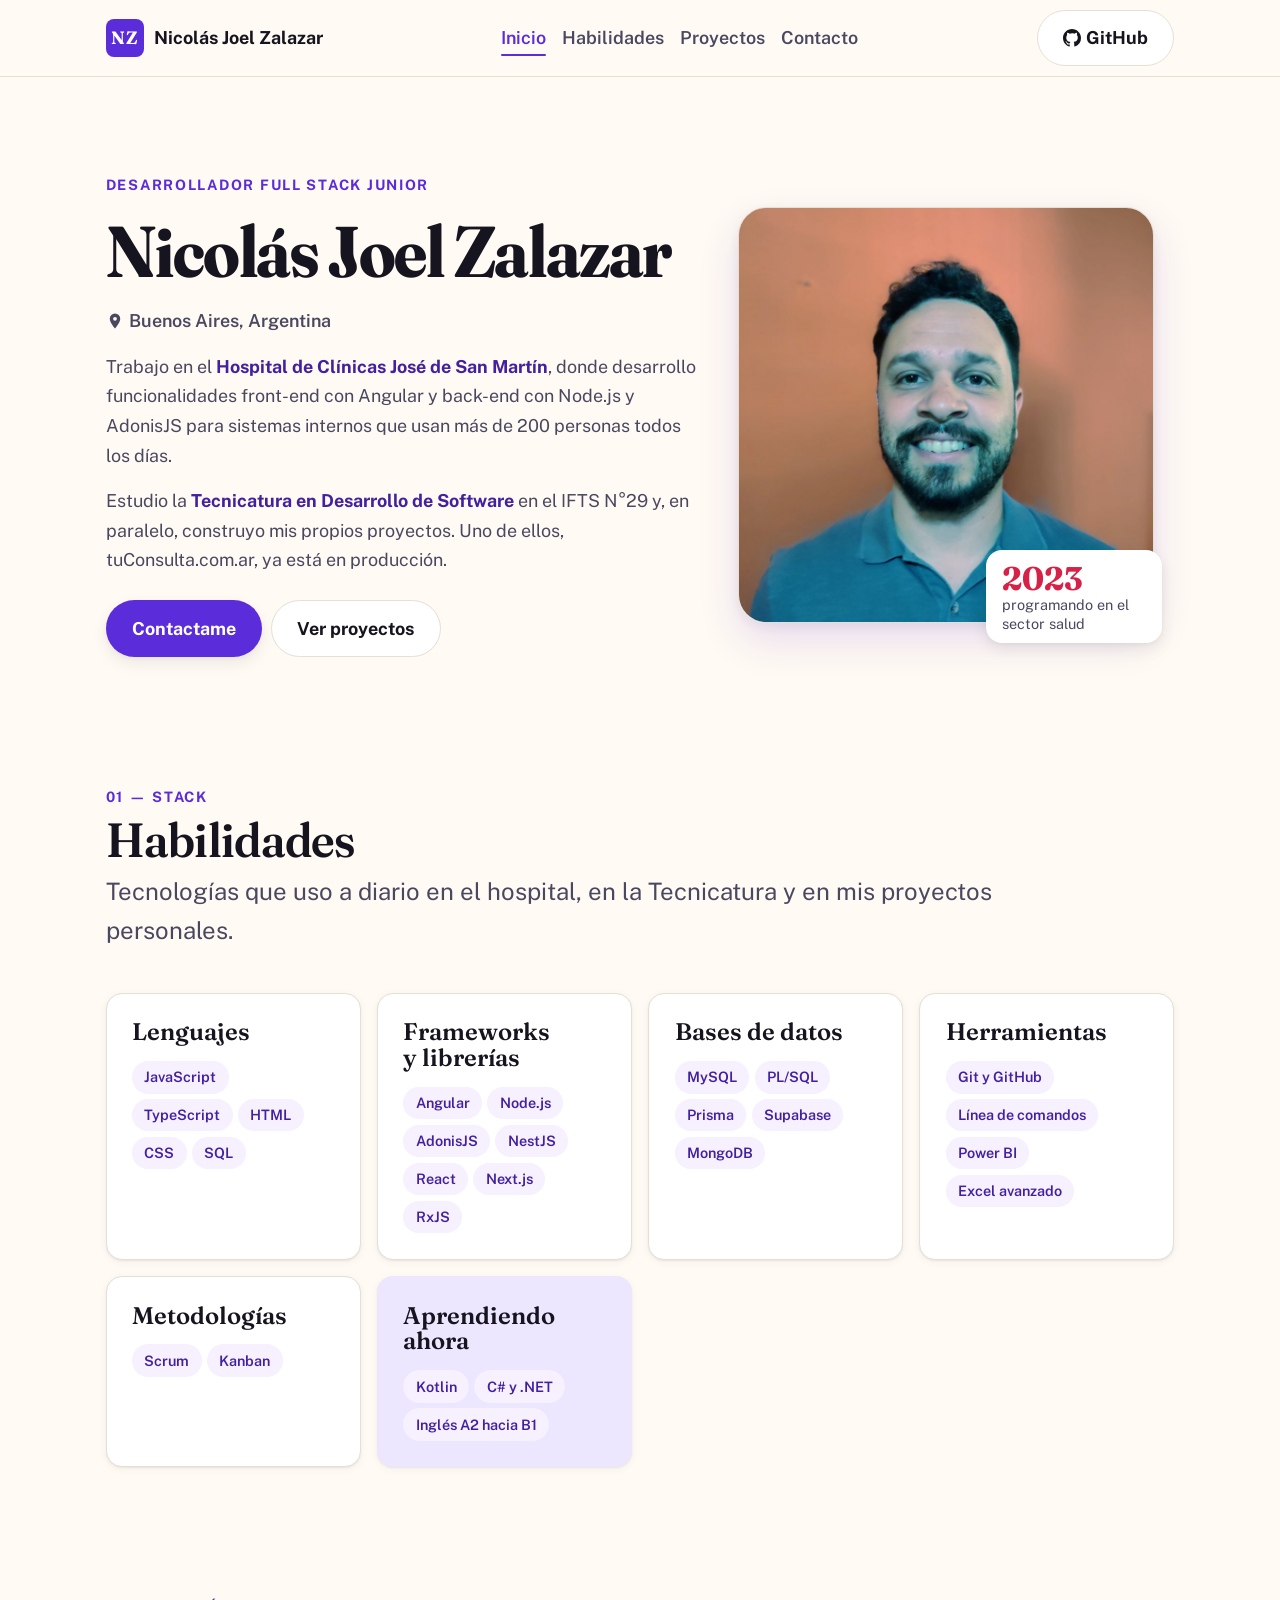
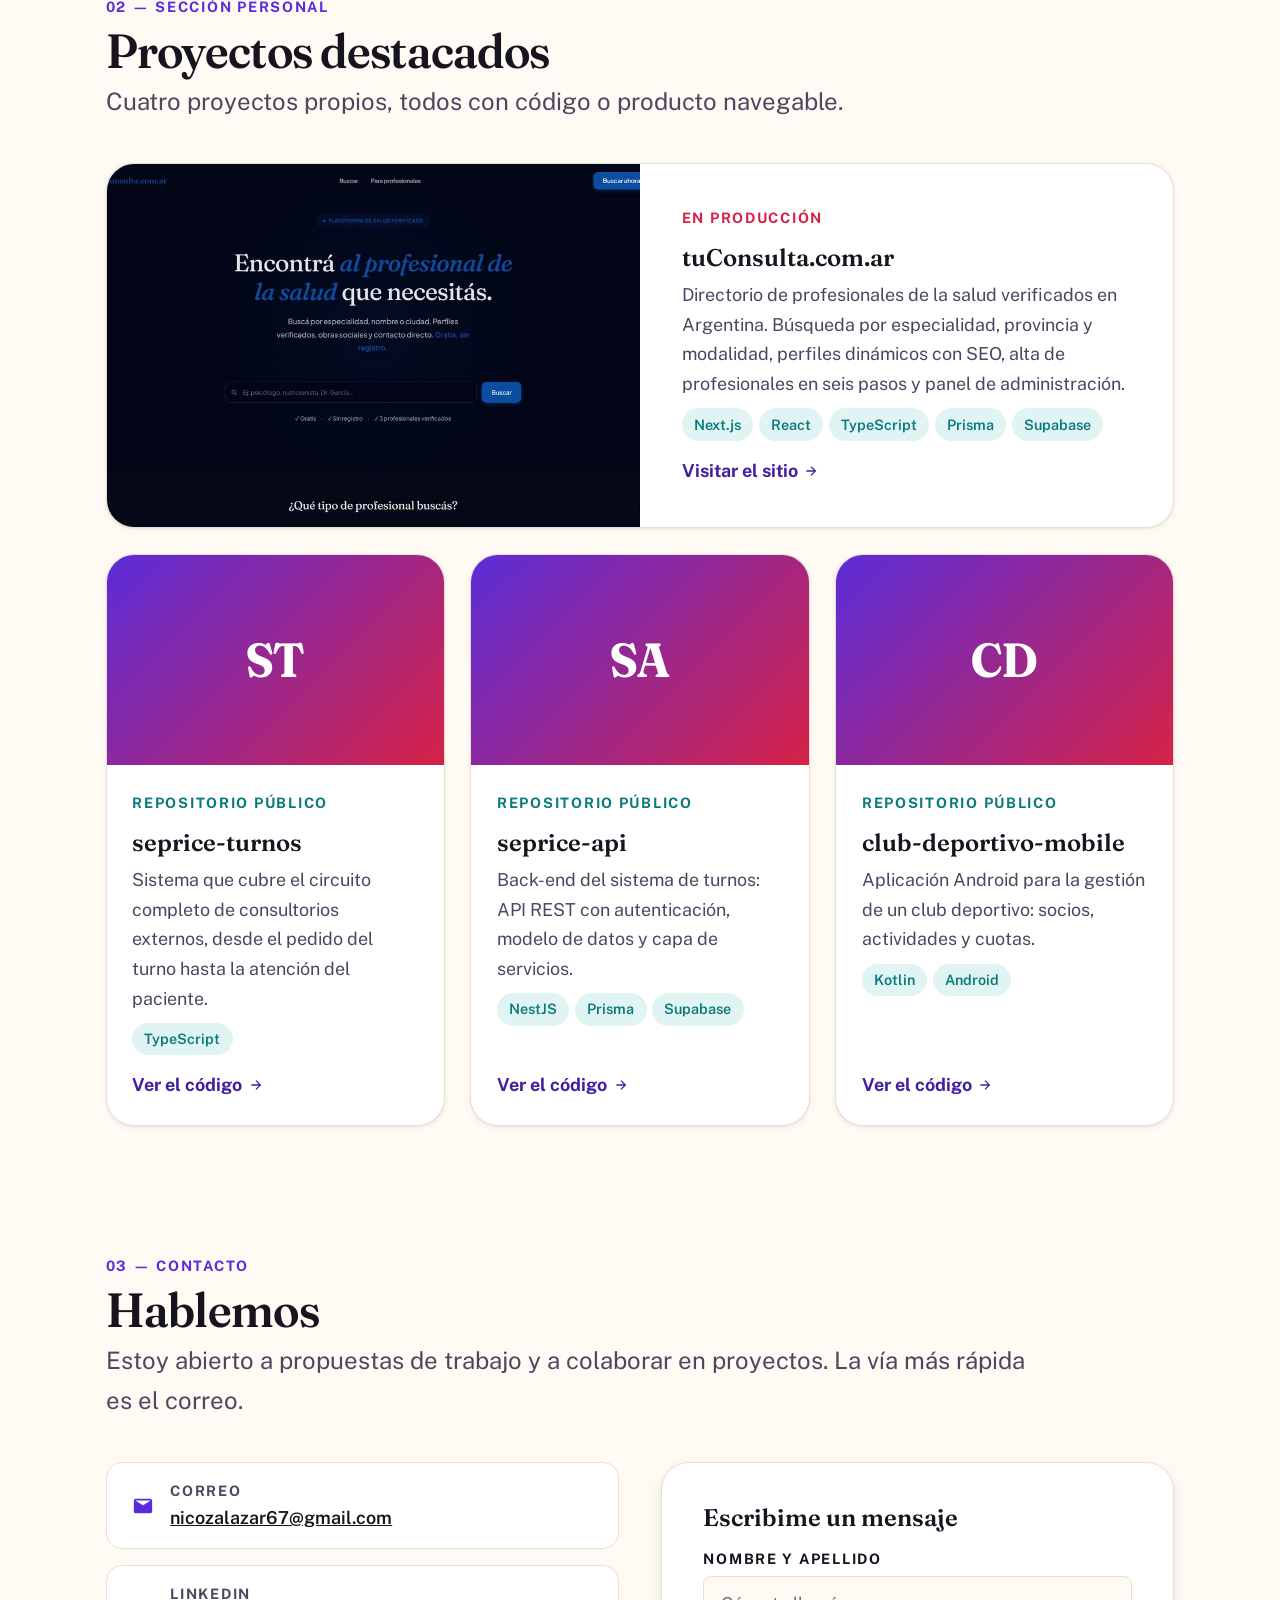
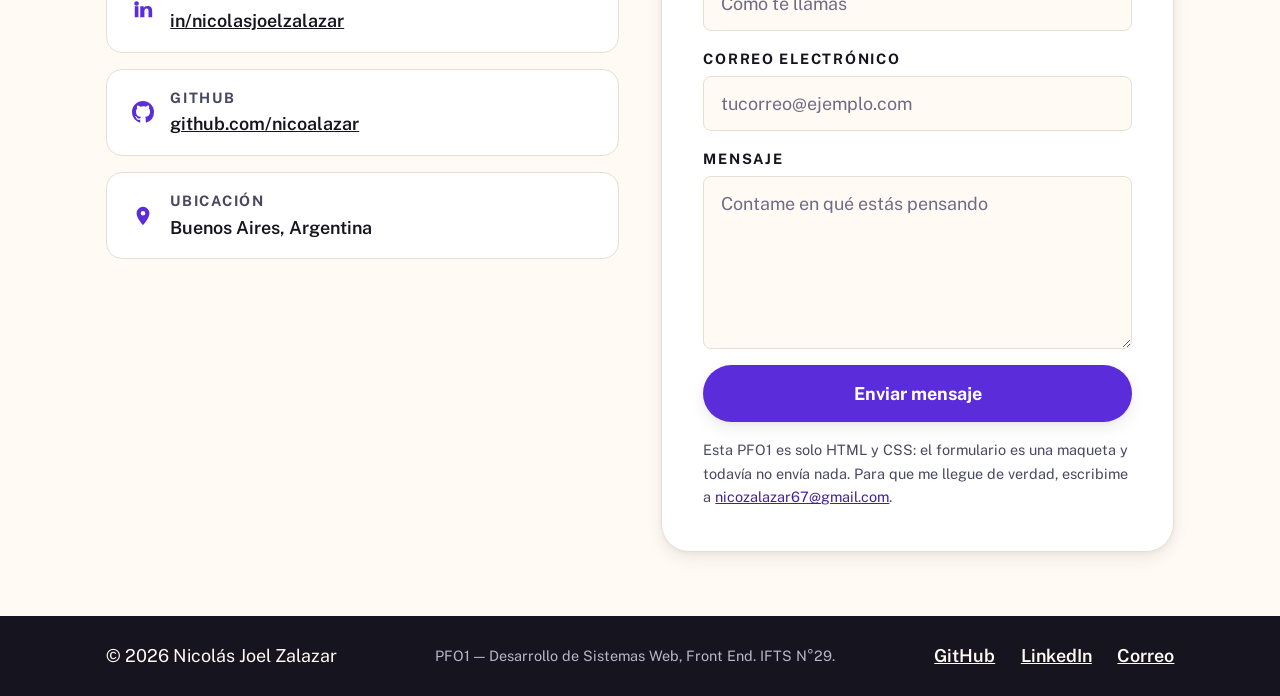
==== commit 95080cd6: "Ajustar detalles del encabezado y las imágenes tras pruebas en navegador" ====
--- a/index.html
+++ b/index.html
@@ -30,7 +30,7 @@
 
   <header class="site-header">
     <div class="site-header__inner">
-      <a class="brand" href="#inicio">
+      <a class="brand" href="#inicio" aria-label="Nicolás Joel Zalazar, ir al inicio">
         <span class="brand__initials" aria-hidden="true">NZ</span>
         <span class="brand__name">Nicolás Joel Zalazar</span>
       </a>
@@ -86,7 +86,7 @@
       </div>
 
       <figure class="hero__figure">
-        <img class="hero__photo" src="assets/img/nicolas-zalazar.jpg" width="440" height="440"
+        <img class="hero__photo" src="assets/img/nicolas-zalazar.jpg" width="880" height="880"
           alt="Retrato de Nicolás Joel Zalazar, desarrollador full stack junior">
         <figcaption class="hero__badge">
           <span class="hero__badge-value">2023</span>
@@ -177,7 +177,7 @@
 
       <div class="projects">
         <article class="project project--featured">
-          <img class="project__shot" src="assets/img/tuconsulta.jpg" width="800" height="500" loading="lazy"
+          <img class="project__shot" src="assets/img/tuconsulta.jpg" width="1000" height="625" loading="lazy"
             alt="Captura de la página principal de tuConsulta.com.ar con el buscador de profesionales de la salud">
           <div class="project__body">
             <p class="project__status">En producción</p>
--- a/css/style.css
+++ b/css/style.css
@@ -7,6 +7,9 @@
    2. Reset ligero y bases
    3. Tipografía
    4. Componentes
+   5. Maquetación con Flexbox y Grid
+   6. Media queries
+   7. Interactividad, transiciones y animaciones
    ========================================================================== */
 
 /* -----------------------------------------------------------------------------
@@ -67,6 +70,12 @@
 
   --measure: 62ch;
   --container: 72rem;
+
+  /* Movimiento: una sola curva y dos duraciones para todo el sitio, así las
+     interacciones se sienten parte del mismo sistema. */
+  --ease-out: cubic-bezier(0.22, 0.61, 0.36, 1);
+  --dur-fast: 180ms;
+  --dur-slow: 640ms;
 }
 
 /* -----------------------------------------------------------------------------
@@ -420,3 +429,603 @@
   color: #b9b6cc;
   font-size: var(--step--1);
 }
+
+/* -----------------------------------------------------------------------------
+   5. MAQUETACIÓN: FLEXBOX Y GRID
+   Se usan las dos tecnologías, cada una donde rinde:
+
+   - Flexbox para distribuir en un solo eje contenido de ancho impredecible: la
+     barra de navegación, los grupos de botones, las filas de chips y el pie.
+     Ahí lo que importa es cómo se reparte el sobrante y cuándo baja de línea
+     (flex-wrap), no alinear nada con lo de arriba o lo de abajo.
+   - Grid para las estructuras bidimensionales: las grillas de habilidades y de
+     proyectos, el hero y las fichas de contacto. Con repeat(auto-fit, minmax())
+     la cantidad de columnas la calcula el navegador según el ancho disponible,
+     y todas las tarjetas de una fila comparten altura sin trucos.
+
+   Toda la maquetación es mobile first y en unidades relativas (rem, %, ch, fr,
+   clamp): las media queries del bloque 6 solo agregan las columnas que recién
+   tienen sentido cuando sobra ancho.
+   -------------------------------------------------------------------------- */
+
+/* Contenedor común: ancho máximo en rem y márgenes laterales fluidos. */
+.site-header__inner,
+.hero,
+.section,
+.site-footer__inner {
+  width: 100%;
+  max-width: var(--container);
+  margin-inline: auto;
+  padding-inline: clamp(var(--space-sm), 4vw, var(--space-lg));
+}
+
+/* Encabezado: Flexbox, porque la marca, el menú y el botón compiten por un mismo
+   eje horizontal y deben poder envolverse en pantallas angostas. */
+.site-header {
+  position: sticky;
+  top: 0;
+  z-index: 10;
+}
+
+.site-header__inner {
+  display: flex;
+  flex-wrap: wrap;
+  align-items: center;
+  justify-content: space-between;
+  gap: var(--space-xs) var(--space-md);
+  padding-block: var(--space-xs);
+}
+
+.brand {
+  display: inline-flex;
+  align-items: center;
+  gap: var(--space-xs);
+}
+
+.brand__initials {
+  display: inline-grid;
+  place-items: center;
+  width: 2.4rem;
+  height: 2.4rem;
+}
+
+.nav__list {
+  display: flex;
+  flex-wrap: wrap;
+  gap: var(--space-2xs) var(--space-sm);
+}
+
+.btn {
+  display: inline-flex;
+  align-items: center;
+  justify-content: center;
+  gap: var(--space-2xs);
+}
+
+.btn--block {
+  width: 100%;
+}
+
+/* Hero: Grid de una columna en mobile y de dos a partir de 52rem. */
+.hero {
+  display: grid;
+  gap: var(--space-lg);
+  align-items: center;
+  padding-block: var(--space-xl) var(--space-lg);
+}
+
+.hero__content {
+  display: flex;
+  flex-direction: column;
+  gap: var(--space-sm);
+}
+
+.hero__location {
+  display: inline-flex;
+  align-items: center;
+  gap: var(--space-2xs);
+  color: var(--color-ink-soft);
+  font-weight: 600;
+}
+
+.hero__actions {
+  display: flex;
+  flex-wrap: wrap;
+  gap: var(--space-xs);
+  margin-top: var(--space-xs);
+}
+
+.hero__figure {
+  position: relative;
+  max-width: 26rem;
+  margin-inline: auto;
+  width: 100%;
+}
+
+.hero__photo {
+  width: 100%;
+  aspect-ratio: 1;
+  object-fit: cover;
+  border-radius: var(--radius-lg);
+  border: 1px solid var(--color-border);
+  box-shadow: var(--shadow-lg);
+}
+
+.hero__badge {
+  position: absolute;
+  right: -0.5rem;
+  bottom: -1.25rem;
+  display: flex;
+  flex-direction: column;
+  max-width: 11rem;
+  padding: var(--space-xs) var(--space-sm);
+  border-radius: var(--radius-md);
+  background-color: var(--color-surface);
+  box-shadow: var(--shadow-md);
+}
+
+.hero__badge-value {
+  font-family: var(--font-display);
+  font-size: var(--step-2);
+  font-weight: 700;
+  font-variation-settings: "opsz" 72, "SOFT" 40, "WONK" 1;
+  color: var(--color-coral);
+  line-height: 1.1;
+}
+
+.hero__badge-label {
+  font-size: var(--step--1);
+  color: var(--color-ink-soft);
+  line-height: 1.3;
+}
+
+/* Secciones */
+.section {
+  padding-block: var(--space-xl);
+}
+
+.section__header {
+  display: flex;
+  flex-direction: column;
+  gap: var(--space-2xs);
+  margin-bottom: var(--space-lg);
+}
+
+/* Grillas de tarjetas: Grid con auto-fit, sin media queries. */
+.skills {
+  display: grid;
+  grid-template-columns: repeat(auto-fit, minmax(min(100%, 15rem), 1fr));
+  gap: var(--space-sm);
+}
+
+.chips {
+  display: flex;
+  flex-wrap: wrap;
+  gap: var(--space-2xs);
+}
+
+.projects {
+  display: grid;
+  grid-template-columns: repeat(auto-fit, minmax(min(100%, 17rem), 1fr));
+  gap: var(--space-md);
+}
+
+/* El proyecto en producción ocupa el ancho completo de la grilla: es el que más
+   contexto necesita y el único con captura real. */
+.project--featured {
+  grid-column: 1 / -1;
+}
+
+.project {
+  display: flex;
+  flex-direction: column;
+}
+
+.project__shot,
+.project__cover {
+  width: 100%;
+  aspect-ratio: 16 / 10;
+  object-fit: cover;
+}
+
+.project__cover {
+  display: grid;
+  place-items: center;
+  margin: 0;
+  max-width: none;
+}
+
+.project__body {
+  display: flex;
+  flex-direction: column;
+  gap: var(--space-xs);
+  flex: 1;
+}
+
+/* margin-top:auto empuja el enlace al pie de la tarjeta, así todas las tarjetas
+   de una fila alinean su llamada a la acción. */
+.link-arrow {
+  display: inline-flex;
+  align-items: center;
+  gap: var(--space-2xs);
+  align-self: flex-start;
+  margin-top: auto;
+  padding-top: var(--space-2xs);
+}
+
+/* Contacto: Grid de dos columnas (datos y formulario) a partir de 52rem. */
+.contact {
+  display: grid;
+  gap: var(--space-md);
+  align-items: start;
+}
+
+.contact__list {
+  display: grid;
+  gap: var(--space-sm);
+}
+
+/* Cada ficha es una grilla de dos columnas: el icono ocupa las dos filas del
+   texto, de modo que etiqueta y dato quedan alineados sin posicionamientos. */
+.contact__item {
+  display: grid;
+  grid-template-columns: auto 1fr;
+  align-items: center;
+  column-gap: var(--space-sm);
+}
+
+.contact__item .icon--lg {
+  grid-row: span 2;
+  color: var(--color-primary);
+}
+
+.contact__value {
+  word-break: break-word;
+}
+
+.form__field {
+  display: flex;
+  flex-direction: column;
+  gap: var(--space-2xs);
+  margin-bottom: var(--space-sm);
+}
+
+.form__note {
+  margin-top: var(--space-sm);
+}
+
+/* Pie */
+.site-footer__inner {
+  display: flex;
+  flex-wrap: wrap;
+  align-items: center;
+  justify-content: space-between;
+  gap: var(--space-xs) var(--space-md);
+  padding-block: var(--space-md);
+}
+
+.site-footer__links {
+  display: flex;
+  flex-wrap: wrap;
+  gap: var(--space-md);
+}
+
+/* -----------------------------------------------------------------------------
+   6. MEDIA QUERIES
+   Expresadas en rem para que respeten el tamaño de fuente del navegador. Solo
+   agregan columnas cuando el ancho ya alcanza; el resto del responsive lo
+   resuelven auto-fit, clamp() y las unidades relativas.
+   -------------------------------------------------------------------------- */
+/* Única consulta descendente del archivo: por debajo de 48rem el menú pasa a su
+   propia línea, para que la marca y el enlace a GitHub compartan la primera y el
+   encabezado fijo no se coma un quinto de la pantalla. */
+@media (max-width: 47.99rem) {
+  /* El encabezado ocupa dos filas en mobile: el salto por anclas necesita más
+     margen superior para no quedar tapado. */
+  html {
+    scroll-padding-top: 8rem;
+  }
+
+  .site-header__inner {
+    gap: var(--space-xs);
+  }
+
+  .nav {
+    order: 3;
+    flex-basis: 100%;
+  }
+}
+
+/* En pantallas muy angostas la marca queda reducida a sus iniciales: el nombre
+   completo sigue disponible como nombre accesible del enlace (aria-label) y en
+   el título del hero. */
+@media (max-width: 26rem) {
+  .brand__name {
+    display: none;
+  }
+}
+
+@media (min-width: 52rem) {
+  .hero {
+    grid-template-columns: minmax(0, 1.15fr) minmax(0, 0.85fr);
+    padding-block: var(--space-2xl) var(--space-xl);
+  }
+
+  .hero__figure {
+    margin-inline: 0 auto;
+  }
+
+  .project--featured {
+    display: grid;
+    grid-template-columns: minmax(0, 1fr) minmax(0, 1fr);
+    align-items: center;
+  }
+
+  .project--featured .project__shot {
+    height: 100%;
+    aspect-ratio: auto;
+  }
+
+  .project--featured .project__body {
+    padding: var(--space-lg);
+  }
+
+  .contact {
+    grid-template-columns: minmax(0, 1fr) minmax(0, 1fr);
+    gap: var(--space-lg);
+  }
+
+  .form {
+    padding: var(--space-lg);
+  }
+}
+
+/* -----------------------------------------------------------------------------
+   7. INTERACTIVIDAD, TRANSICIONES Y ANIMACIONES
+   Tres capas de movimiento, todas con la misma curva y duración:
+   a) entrada del hero, escalonada con animation-delay;
+   b) transiciones de estado en enlaces, botones y tarjetas;
+   c) revelado de las tarjetas al entrar en pantalla, resuelto con scroll-driven
+      animations (animation-timeline: view()) para no necesitar JavaScript.
+   El bloque final respeta prefers-reduced-motion y lo desactiva todo.
+   -------------------------------------------------------------------------- */
+
+@keyframes surgir {
+  from {
+    opacity: 0;
+    transform: translateY(1.5rem);
+  }
+
+  to {
+    opacity: 1;
+    transform: translateY(0);
+  }
+}
+
+@keyframes brotar {
+  from {
+    opacity: 0;
+    transform: scale(0.94) rotate(-1.5deg);
+  }
+
+  to {
+    opacity: 1;
+    transform: scale(1) rotate(0);
+  }
+}
+
+@keyframes flotar {
+  from {
+    transform: translateY(0);
+  }
+
+  to {
+    transform: translateY(-0.4rem);
+  }
+}
+
+/* a) Entrada del hero: el mismo keyframe con retardos crecientes arma la lectura
+      en cascada (antetítulo, título, ubicación, párrafos, botones). */
+.hero__content > * {
+  animation: surgir var(--dur-slow) var(--ease-out) backwards;
+}
+
+.hero__content > *:nth-child(1) {
+  animation-delay: 60ms;
+}
+
+.hero__content > *:nth-child(2) {
+  animation-delay: 140ms;
+}
+
+.hero__content > *:nth-child(3) {
+  animation-delay: 220ms;
+}
+
+.hero__content > *:nth-child(4) {
+  animation-delay: 300ms;
+}
+
+.hero__content > *:nth-child(5) {
+  animation-delay: 380ms;
+}
+
+.hero__content > *:nth-child(6) {
+  animation-delay: 460ms;
+}
+
+.hero__figure {
+  animation: brotar var(--dur-slow) var(--ease-out) 260ms backwards;
+}
+
+.hero__badge {
+  animation: flotar 3.2s var(--ease-out) 1.2s infinite alternate;
+}
+
+/* b) Transiciones de estado */
+.skip-link,
+.btn,
+.chip,
+.project,
+.skill-card,
+.contact__item,
+.form__input,
+.nav__link,
+.link-arrow,
+.site-footer a {
+  transition: color var(--dur-fast) var(--ease-out),
+    background-color var(--dur-fast) var(--ease-out),
+    border-color var(--dur-fast) var(--ease-out),
+    box-shadow var(--dur-fast) var(--ease-out),
+    transform var(--dur-fast) var(--ease-out);
+}
+
+/* Subrayado que crece desde la izquierda: el enlace activo lo muestra siempre. */
+.nav__link {
+  position: relative;
+  display: inline-block;
+  padding-block: 0.2rem;
+}
+
+.nav__link::after {
+  content: "";
+  position: absolute;
+  left: 0;
+  bottom: 0;
+  width: 100%;
+  height: 2px;
+  border-radius: var(--radius-pill);
+  background-color: var(--color-primary);
+  transform: scaleX(0);
+  transform-origin: left;
+  transition: transform var(--dur-fast) var(--ease-out);
+}
+
+.nav__link:hover,
+.nav__link:focus-visible {
+  color: var(--color-primary);
+}
+
+.nav__link:hover::after,
+.nav__link:focus-visible::after,
+.nav__link[aria-current="page"]::after {
+  transform: scaleX(1);
+}
+
+.btn:hover {
+  transform: translateY(-2px);
+}
+
+.btn--primary:hover {
+  background-color: var(--color-primary-dark);
+  box-shadow: var(--shadow-lg);
+}
+
+.btn--ghost:hover {
+  border-color: var(--color-primary);
+  color: var(--color-primary-dark);
+}
+
+.btn:active {
+  transform: translateY(0);
+}
+
+.skill-card:hover,
+.contact__item:hover {
+  transform: translateY(-3px);
+  box-shadow: var(--shadow-md);
+  border-color: var(--color-primary);
+}
+
+.project:hover {
+  transform: translateY(-4px);
+  box-shadow: var(--shadow-lg);
+}
+
+/* La captura se acerca apenas al pasar el cursor; el recorte lo hace el
+   overflow:hidden de la tarjeta. */
+.project__shot {
+  transition: transform var(--dur-slow) var(--ease-out);
+}
+
+.project:hover .project__shot {
+  transform: scale(1.04);
+}
+
+.chip:hover {
+  background-color: var(--color-primary);
+  color: #ffffff;
+}
+
+.chips--tech .chip:hover {
+  background-color: var(--color-teal);
+  color: #ffffff;
+}
+
+/* La flecha se desplaza al pasar el cursor: refuerza el "hacia dónde lleva". */
+.link-arrow .icon {
+  transition: transform var(--dur-fast) var(--ease-out);
+}
+
+.link-arrow:hover .icon,
+.link-arrow:focus-visible .icon {
+  transform: translateX(0.35rem);
+}
+
+.form__input:hover {
+  border-color: var(--color-primary);
+}
+
+.form__input:focus {
+  outline: none;
+  border-color: var(--color-primary);
+  box-shadow: 0 0 0 3px var(--color-primary-soft);
+}
+
+/* Foco visible y consistente en todo lo que se puede recorrer con teclado. */
+a:focus-visible,
+button:focus-visible,
+input:focus-visible,
+textarea:focus-visible {
+  outline: 3px solid var(--color-primary);
+  outline-offset: 3px;
+  border-radius: var(--radius-sm);
+}
+
+/* c) Revelado al hacer scroll, solo si el navegador soporta la línea de tiempo
+      de vista. Donde no está soportado, las tarjetas se ven normalmente. */
+@supports (animation-timeline: view()) {
+  .skill-card,
+  .project,
+  .contact__item,
+  .form {
+    animation: surgir var(--dur-slow) var(--ease-out) both;
+    animation-timeline: view();
+    animation-range: entry 0% entry 55%;
+  }
+}
+
+/* Respeto por quien prefiere menos movimiento: se apagan animaciones, el scroll
+   suave y los desplazamientos de hover, y se conservan los cambios de color. */
+@media (prefers-reduced-motion: reduce) {
+  html {
+    scroll-behavior: auto;
+  }
+
+  *,
+  *::before,
+  *::after {
+    animation-duration: 0.01ms !important;
+    animation-iteration-count: 1 !important;
+    transition-duration: 0.01ms !important;
+  }
+
+  .btn:hover,
+  .project:hover,
+  .project:hover .project__shot,
+  .skill-card:hover,
+  .contact__item:hover,
+  .link-arrow:hover .icon {
+    transform: none;
+  }
+}
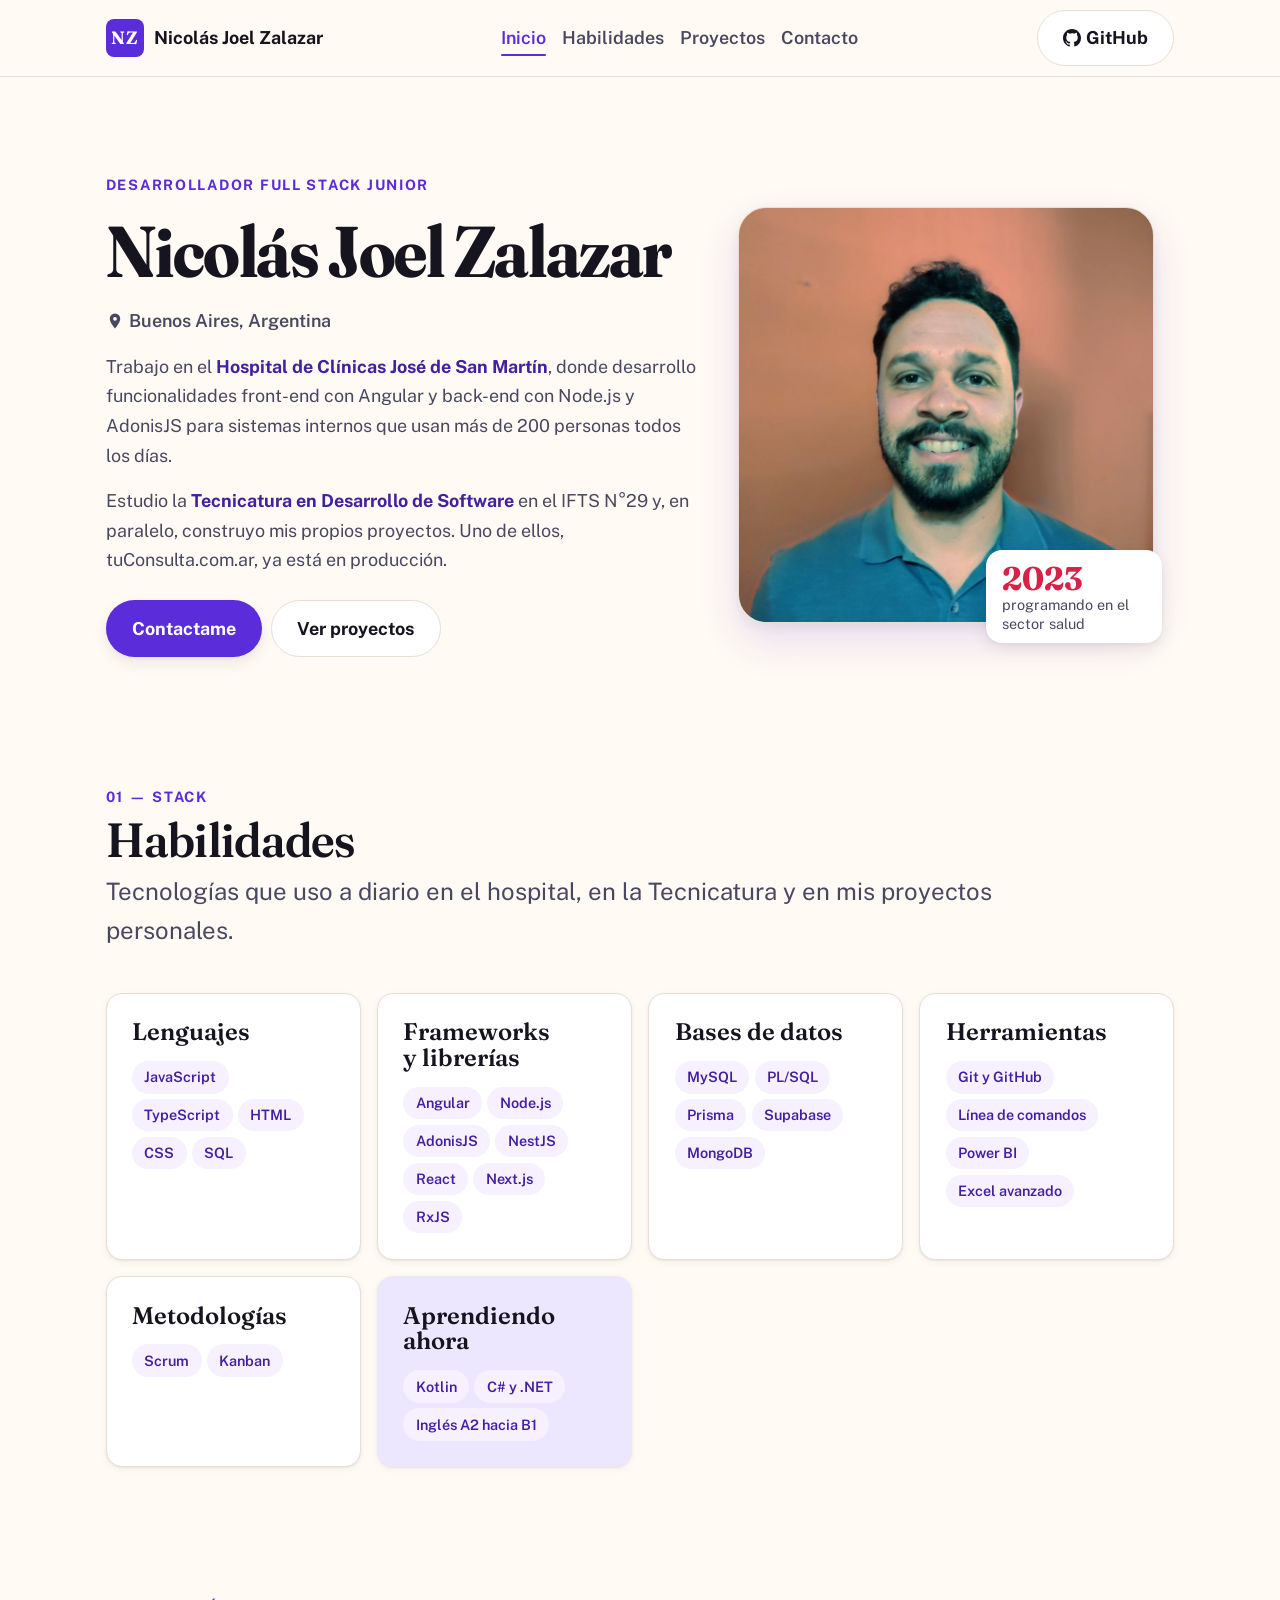
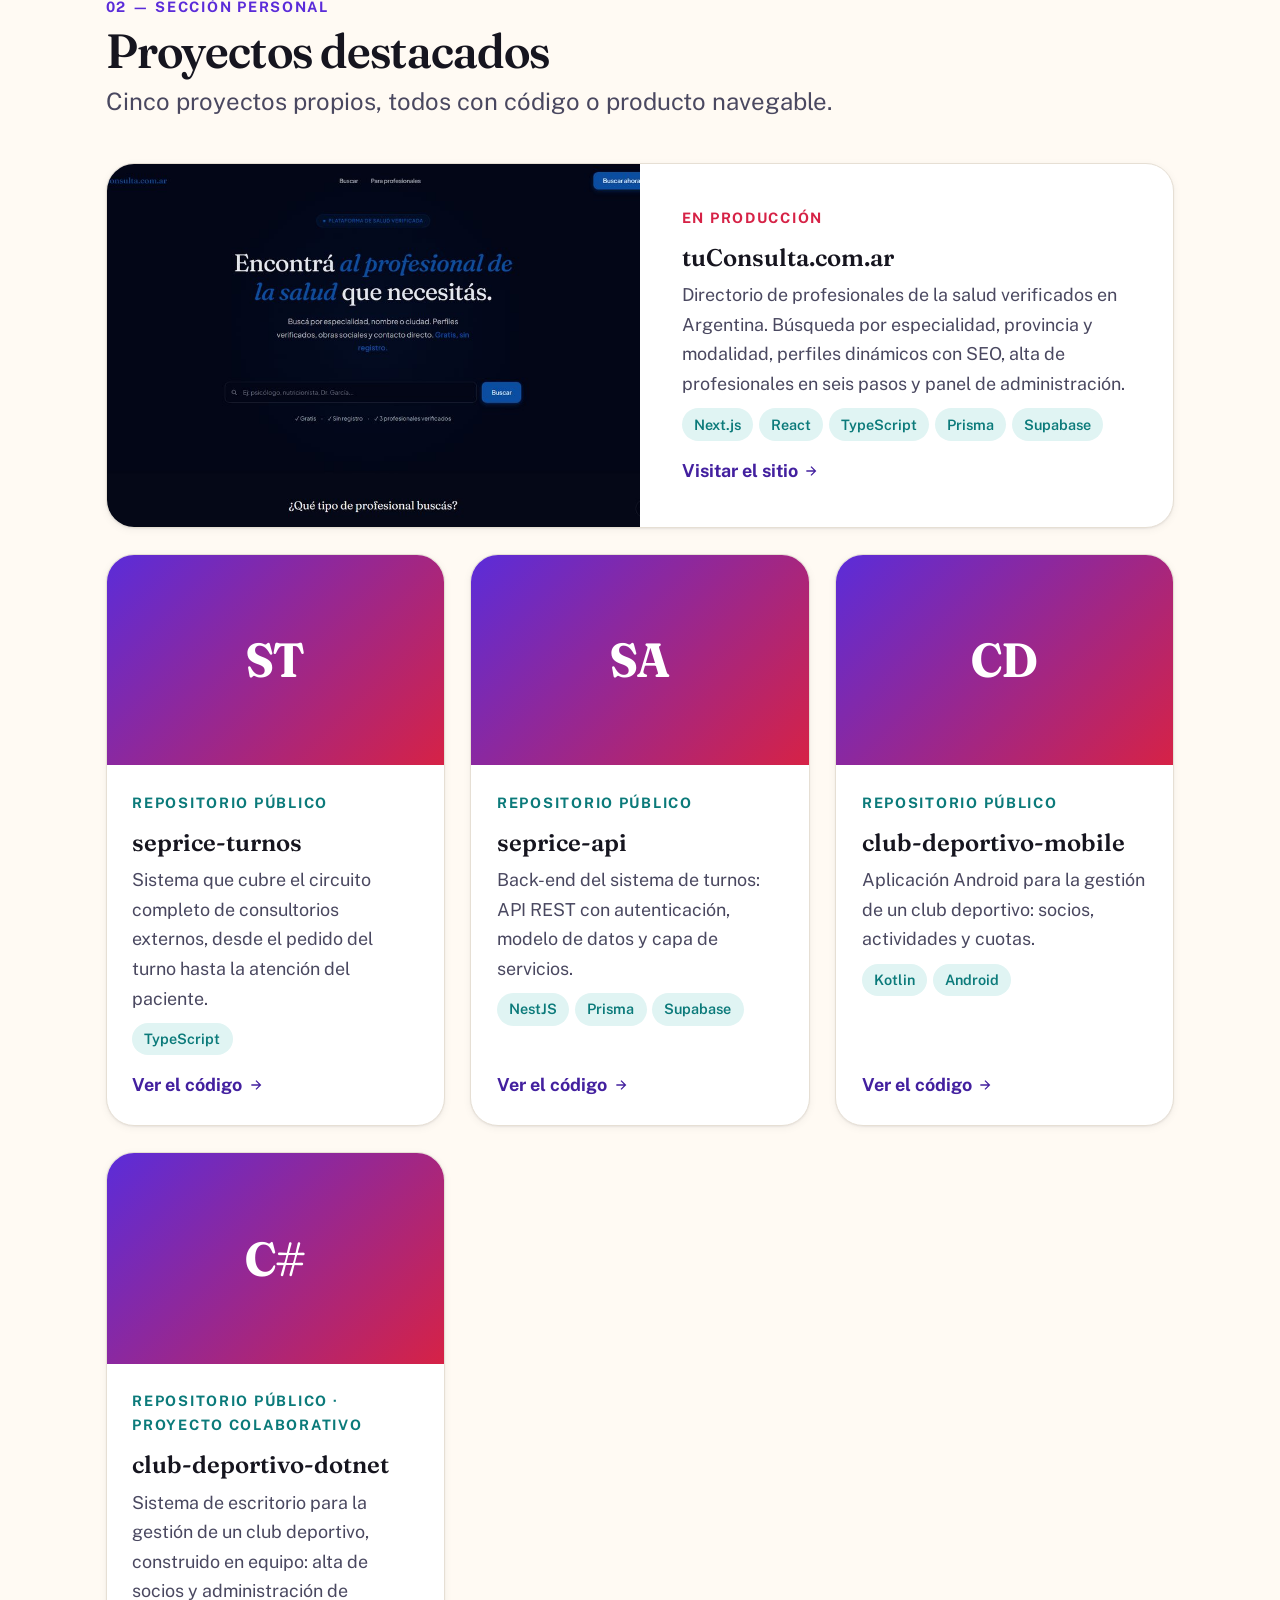
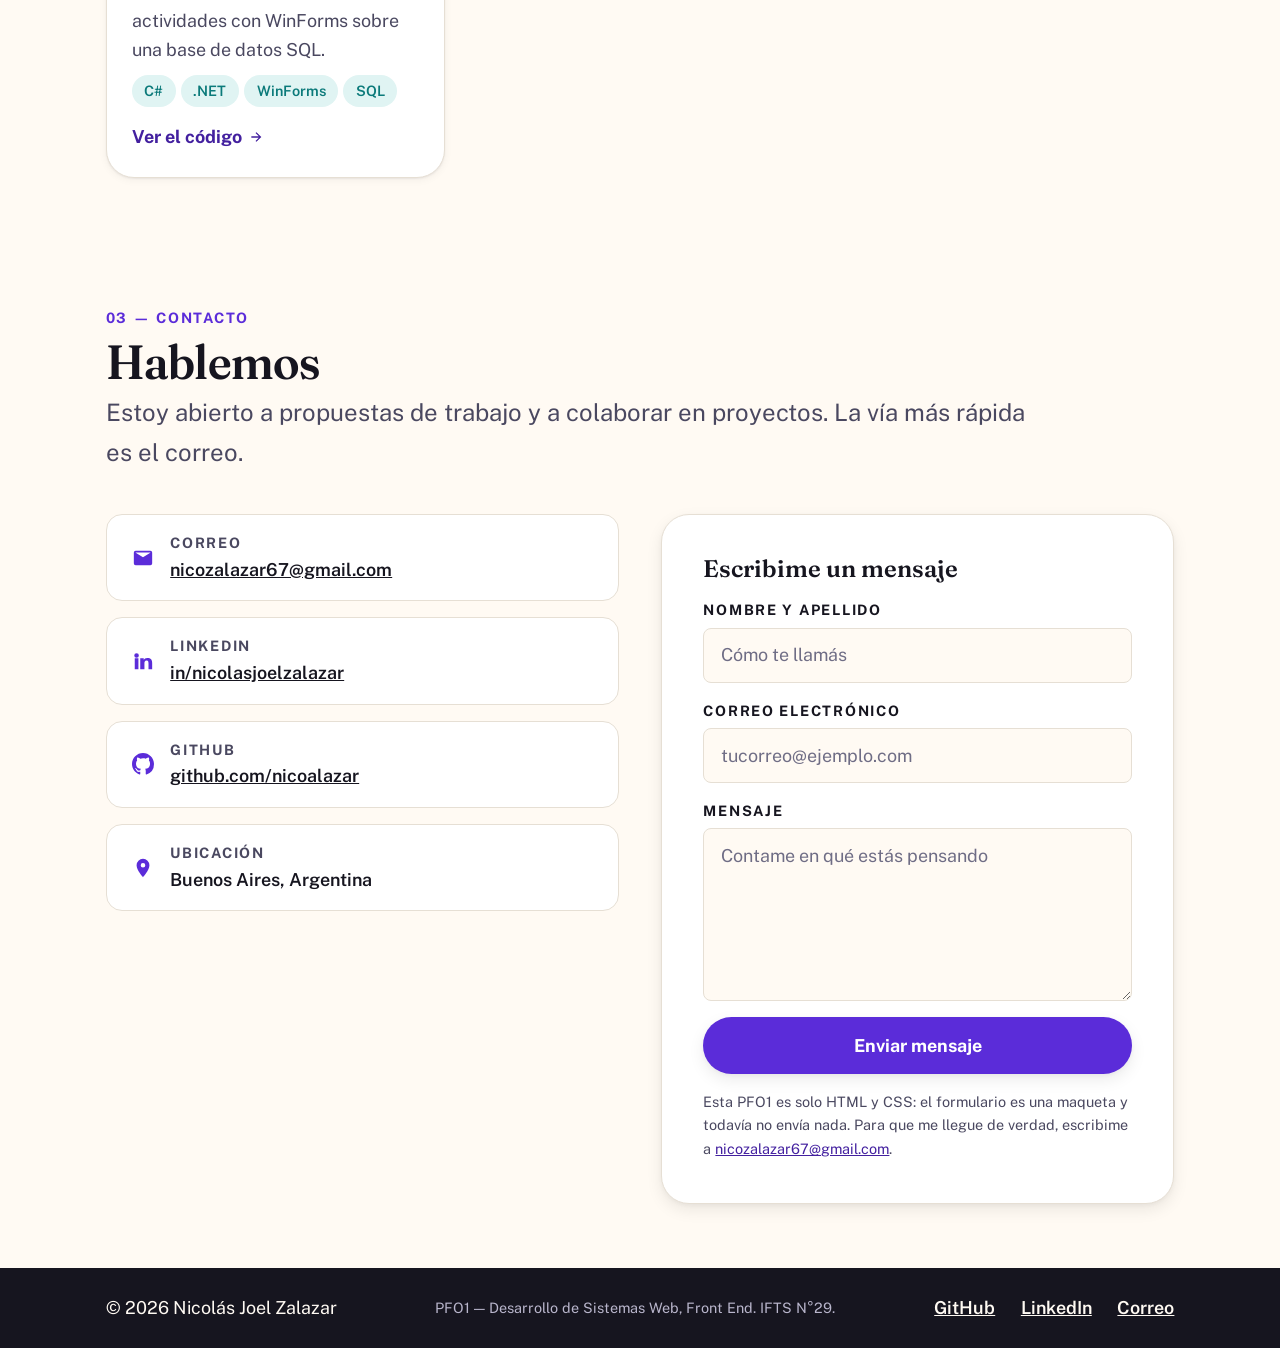
==== commit 8b6242ab: "Sumar club-deportivo-dotnet a proyectos destacados" ====
--- a/index.html
+++ b/index.html
@@ -171,7 +171,7 @@
         <p class="section__eyebrow">02 — Sección personal</p>
         <h2 class="section__title" id="proyectos-titulo">Proyectos destacados</h2>
         <p class="section__lead">
-          Cuatro proyectos propios, todos con código o producto navegable.
+          Cinco proyectos propios, todos con código o producto navegable.
         </p>
       </header>
 
@@ -258,6 +258,31 @@
               <li class="chip">Android</li>
             </ul>
             <a class="link-arrow" href="https://github.com/nicoalazar/club-deportivo-mobile" target="_blank"
+              rel="noopener">
+              Ver el código
+              <svg class="icon" viewBox="0 0 24 24" width="16" height="16" aria-hidden="true" focusable="false">
+                <path fill="currentColor" d="M5 11h11.17l-4.88-4.88L12.7 4.7 20 12l-7.3 7.3-1.41-1.42L16.17 13H5Z" />
+              </svg>
+            </a>
+          </div>
+        </article>
+
+        <article class="project">
+          <p class="project__cover" aria-hidden="true"><span>C#</span></p>
+          <div class="project__body">
+            <p class="project__status">Repositorio público &middot; proyecto colaborativo</p>
+            <h3 class="project__title">club-deportivo-dotnet</h3>
+            <p class="project__text">
+              Sistema de escritorio para la gestión de un club deportivo, construido en equipo: alta de
+              socios y administración de actividades con WinForms sobre una base de datos SQL.
+            </p>
+            <ul class="chips chips--tech">
+              <li class="chip">C#</li>
+              <li class="chip">.NET</li>
+              <li class="chip">WinForms</li>
+              <li class="chip">SQL</li>
+            </ul>
+            <a class="link-arrow" href="https://github.com/nicoalazar/club-deportivo-dotnet" target="_blank"
               rel="noopener">
               Ver el código
               <svg class="icon" viewBox="0 0 24 24" width="16" height="16" aria-hidden="true" focusable="false">
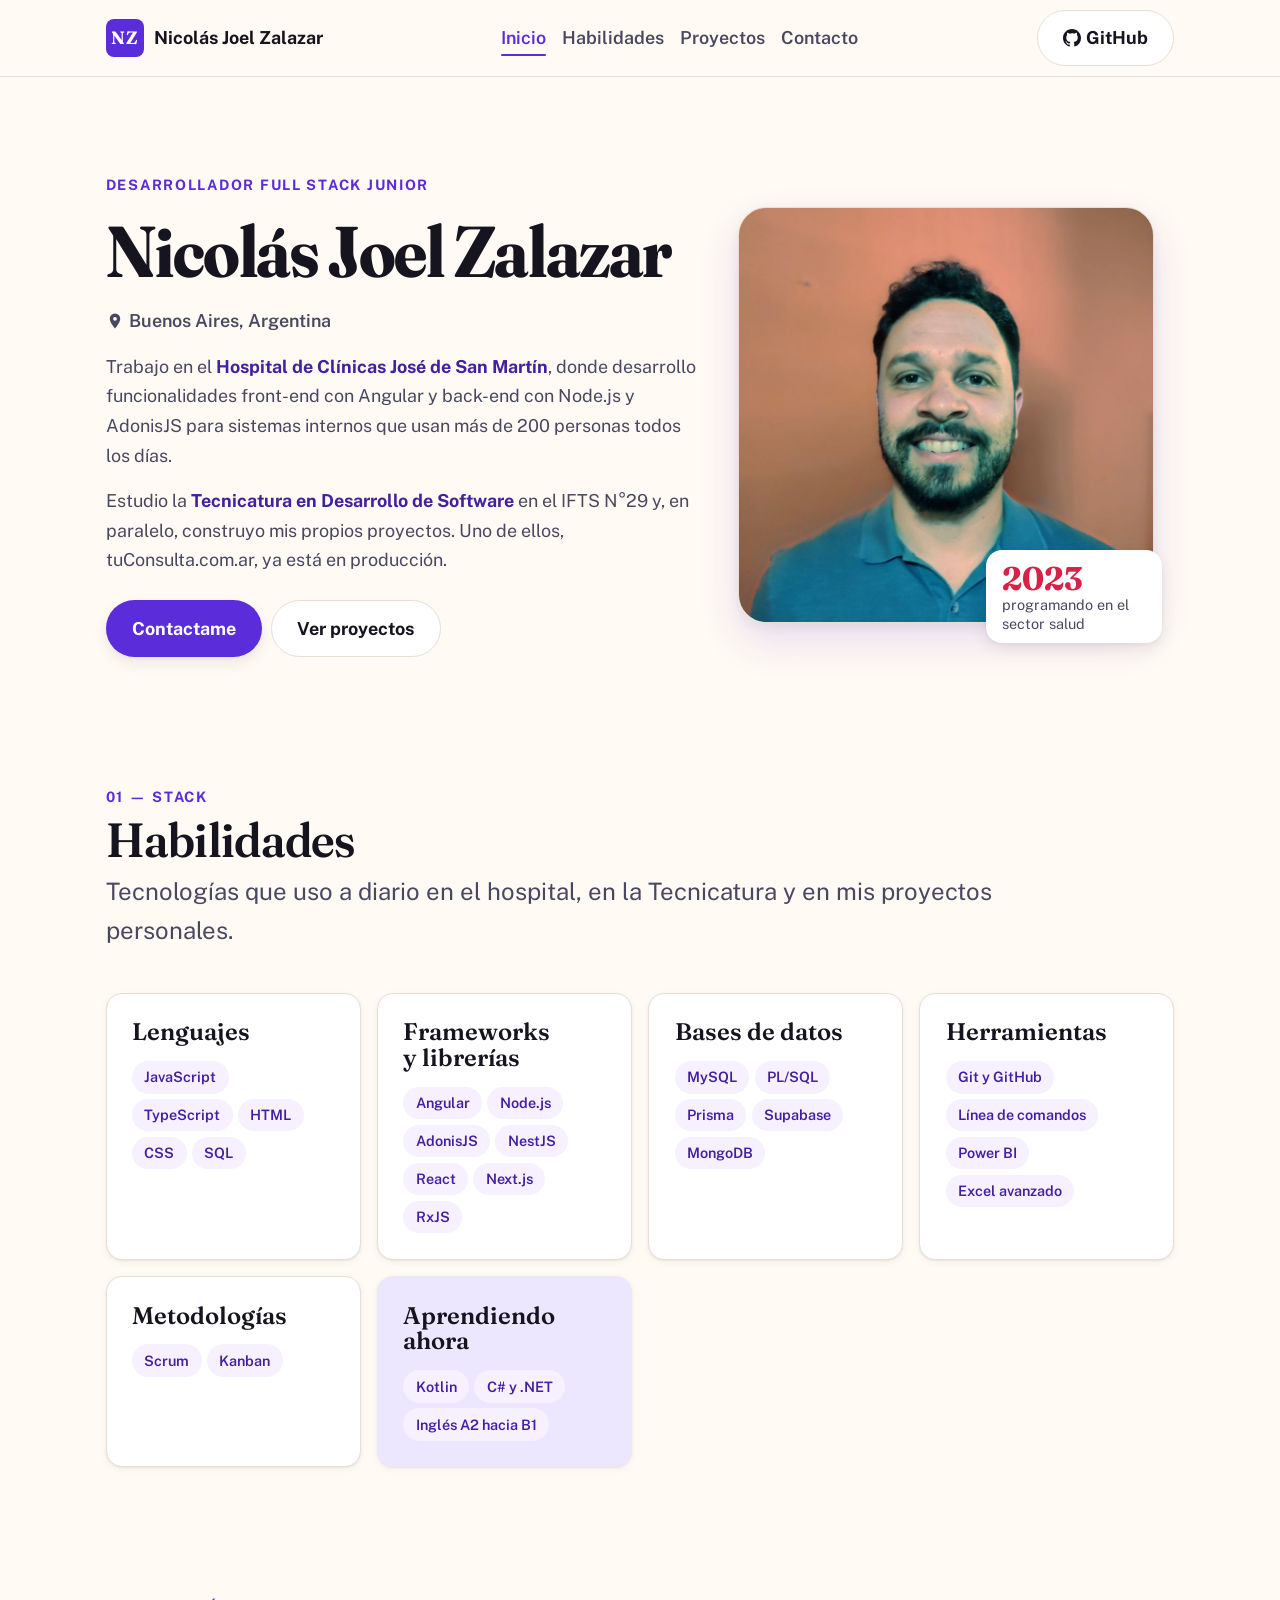
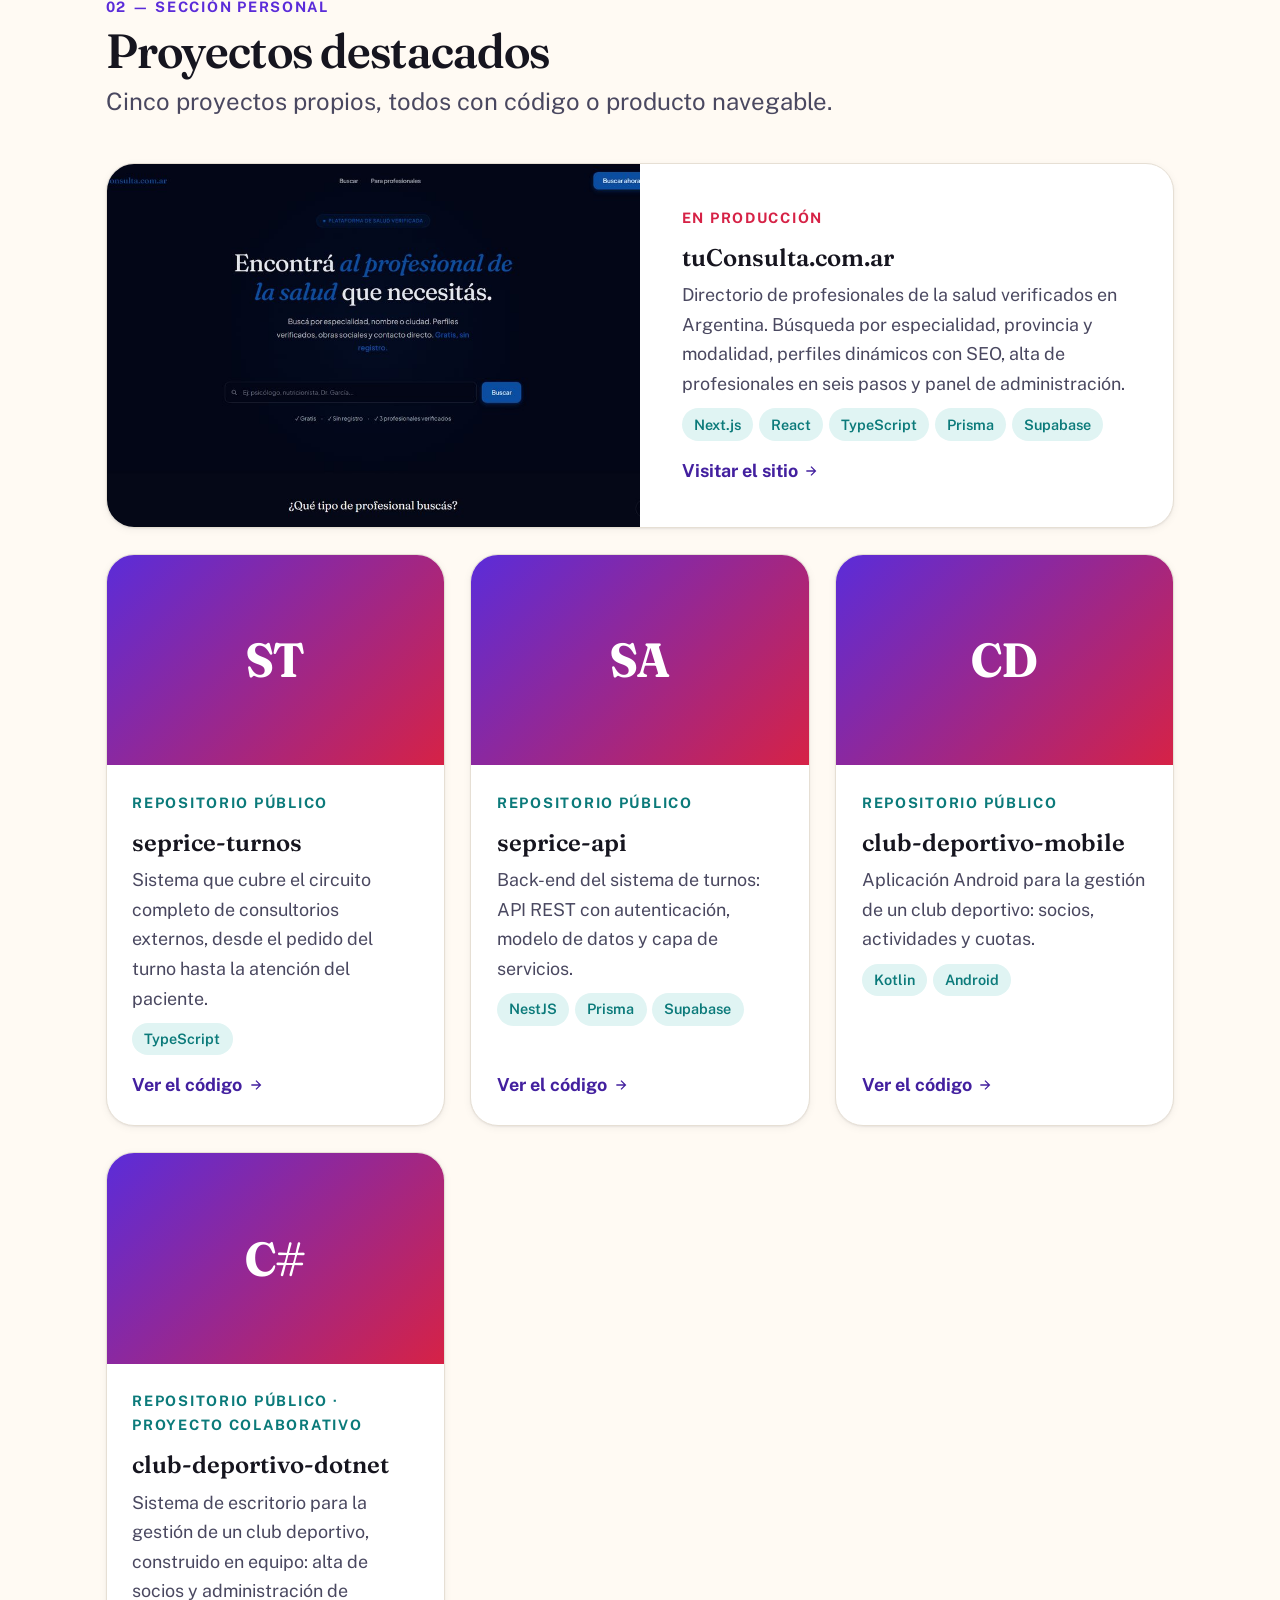
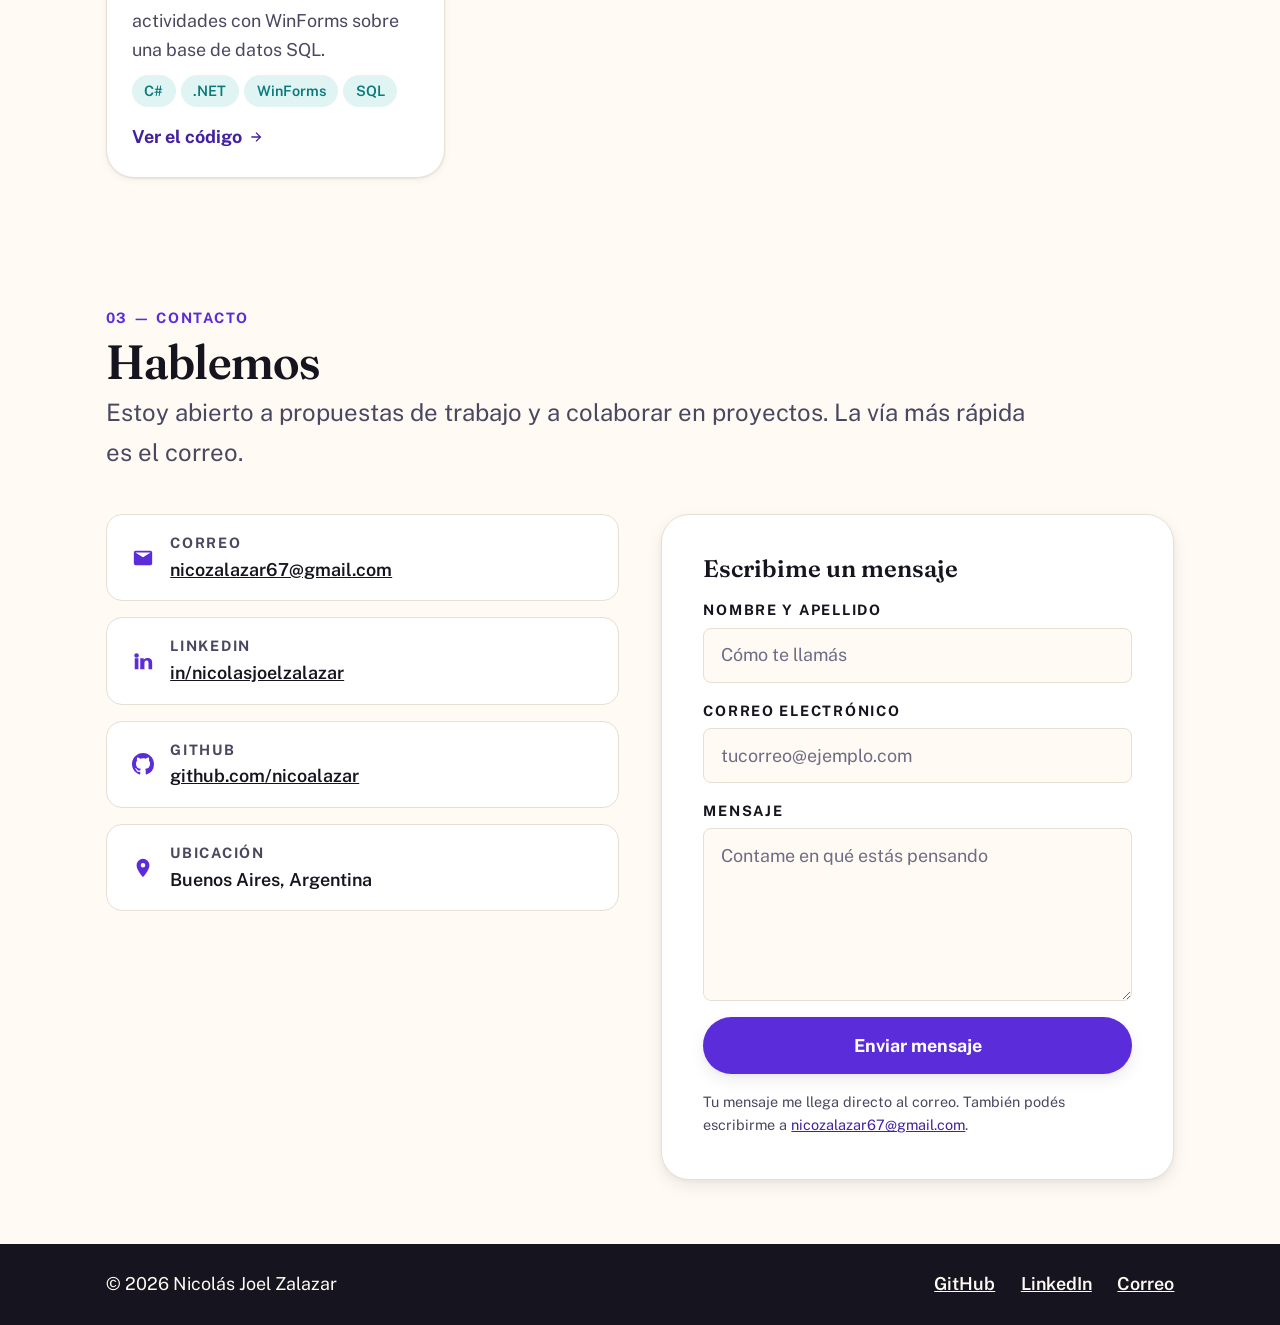
==== commit c7a9da8b: "Quitar referencias al trabajo práctico y activar el formulario de contacto Preparo el index para pub" ====
--- a/index.html
+++ b/index.html
@@ -341,10 +341,16 @@
           </li>
         </ul>
 
-        <!-- El formulario es una maqueta: no tiene back-end, así que cada control lleva su <label for>
-             asociado y el aviso de que todavía no se envía nada se marca con role="note", en vez de
-             simular un envío que no existe. -->
-        <form class="form" action="#" method="post" aria-labelledby="form-titulo">
+        <!-- El envío lo maneja Web3Forms (https://web3forms.com): un POST directo desde el <form>,
+             sin JavaScript ni backend propio. access_key identifica la cuenta que recibe el correo;
+             botcheck es un honeypot anti-spam (queda oculto para personas, los bots sí lo completan). -->
+        <form class="form" action="https://api.web3forms.com/submit" method="post" aria-labelledby="form-titulo">
+          <input type="hidden" name="access_key" value="917b6d91-acd8-41ab-8b53-dee51166b318">
+          <input type="hidden" name="subject" value="Nuevo mensaje desde el portfolio">
+          <input type="hidden" name="redirect" value="https://nicolas-zalazar.vercel.app/gracias.html">
+          <input class="form__honeypot" type="checkbox" name="botcheck" tabindex="-1" autocomplete="off"
+            aria-hidden="true">
+
           <h3 class="form__title" id="form-titulo">Escribime un mensaje</h3>
 
           <div class="form__field">
@@ -368,8 +374,8 @@
           <button class="btn btn--primary btn--block" type="submit">Enviar mensaje</button>
 
           <p class="form__note" role="note">
-            Esta PFO1 es solo HTML y CSS: el formulario es una maqueta y todavía no envía nada. Para que me llegue de
-            verdad, escribime a <a href="mailto:nicozalazar67@gmail.com">nicozalazar67@gmail.com</a>.
+            Tu mensaje me llega directo al correo. También podés escribirme a
+            <a href="mailto:nicozalazar67@gmail.com">nicozalazar67@gmail.com</a>.
           </p>
         </form>
       </div>
@@ -380,7 +386,6 @@
   <footer class="site-footer">
     <div class="site-footer__inner">
       <p class="site-footer__copy">&copy; 2026 Nicolás Joel Zalazar</p>
-      <p class="site-footer__meta">PFO1 — Desarrollo de Sistemas Web, Front End. IFTS N°29.</p>
       <ul class="site-footer__links">
         <li><a href="https://github.com/nicoalazar" target="_blank" rel="noopener">GitHub</a></li>
         <li><a href="https://linkedin.com/in/nicolasjoelzalazar" target="_blank" rel="noopener">LinkedIn</a></li>
--- a/css/style.css
+++ b/css/style.css
@@ -1,6 +1,5 @@
 /* =============================================================================
    Landing de portafolio personal - Nicolás Joel Zalazar
-   PFO1 | Desarrollo de Sistemas Web, Front End
 
    Orden del archivo:
    1. Tokens de diseño (variables CSS)
@@ -414,6 +413,16 @@
   color: var(--color-ink-soft);
 }
 
+/* Honeypot anti-spam: oculto para personas (visual y lectores de pantalla), visible para bots. */
+.form__honeypot {
+  position: absolute;
+  width: 1px;
+  height: 1px;
+  overflow: hidden;
+  clip: rect(0 0 0 0);
+  white-space: nowrap;
+}
+
 /* Pie */
 .site-footer {
   background-color: var(--color-ink);
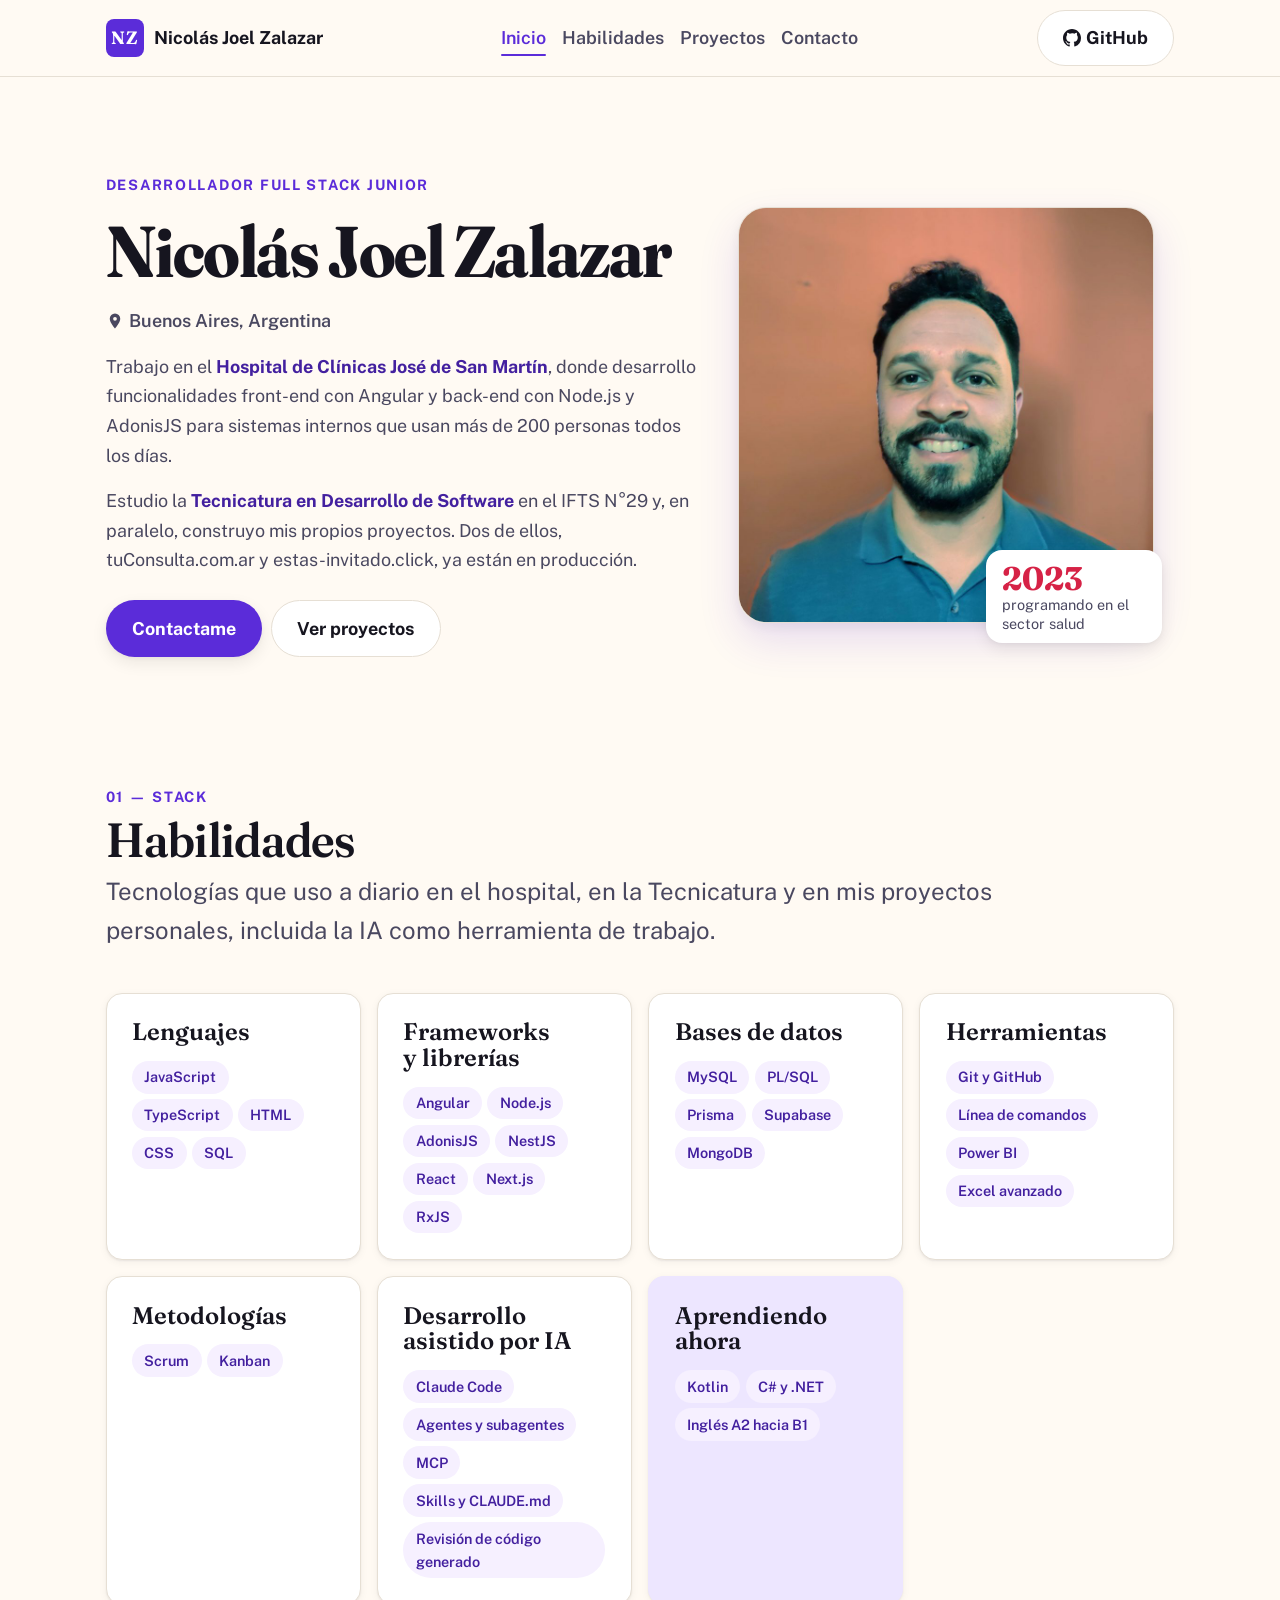
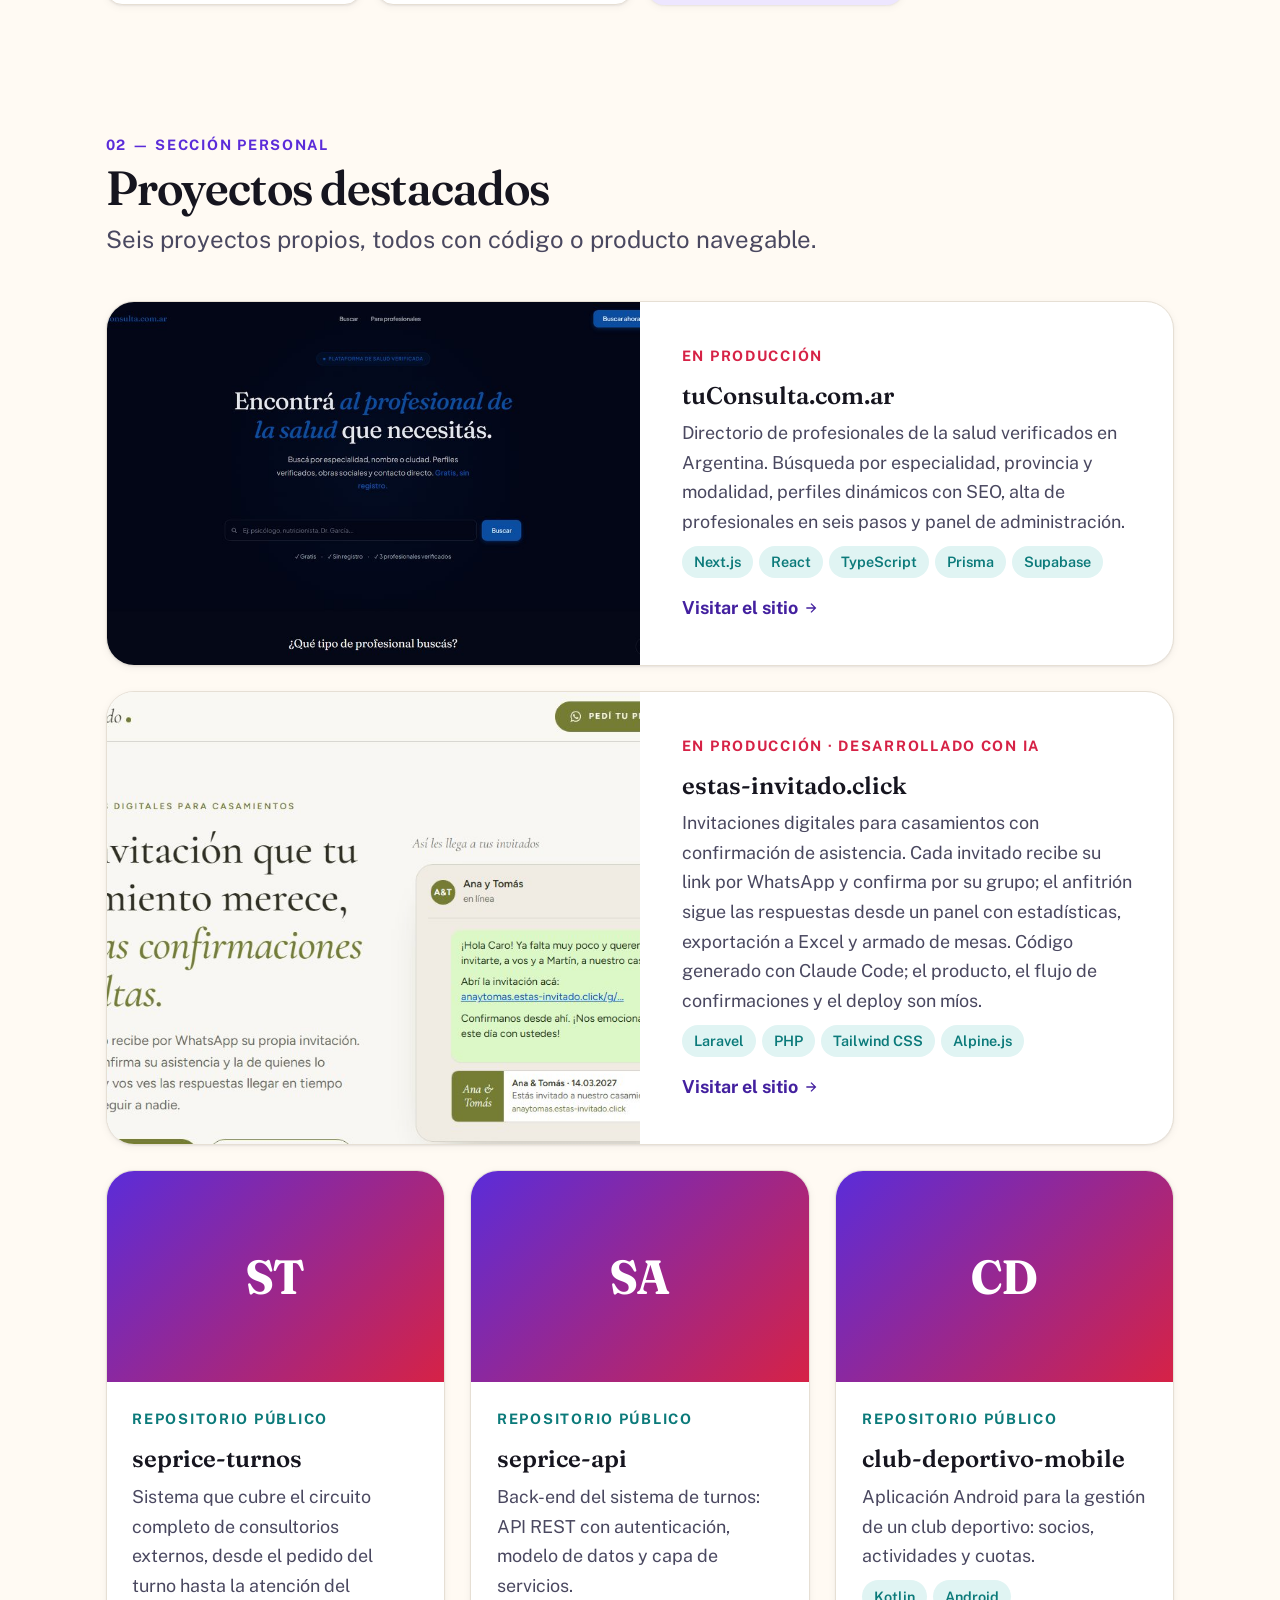
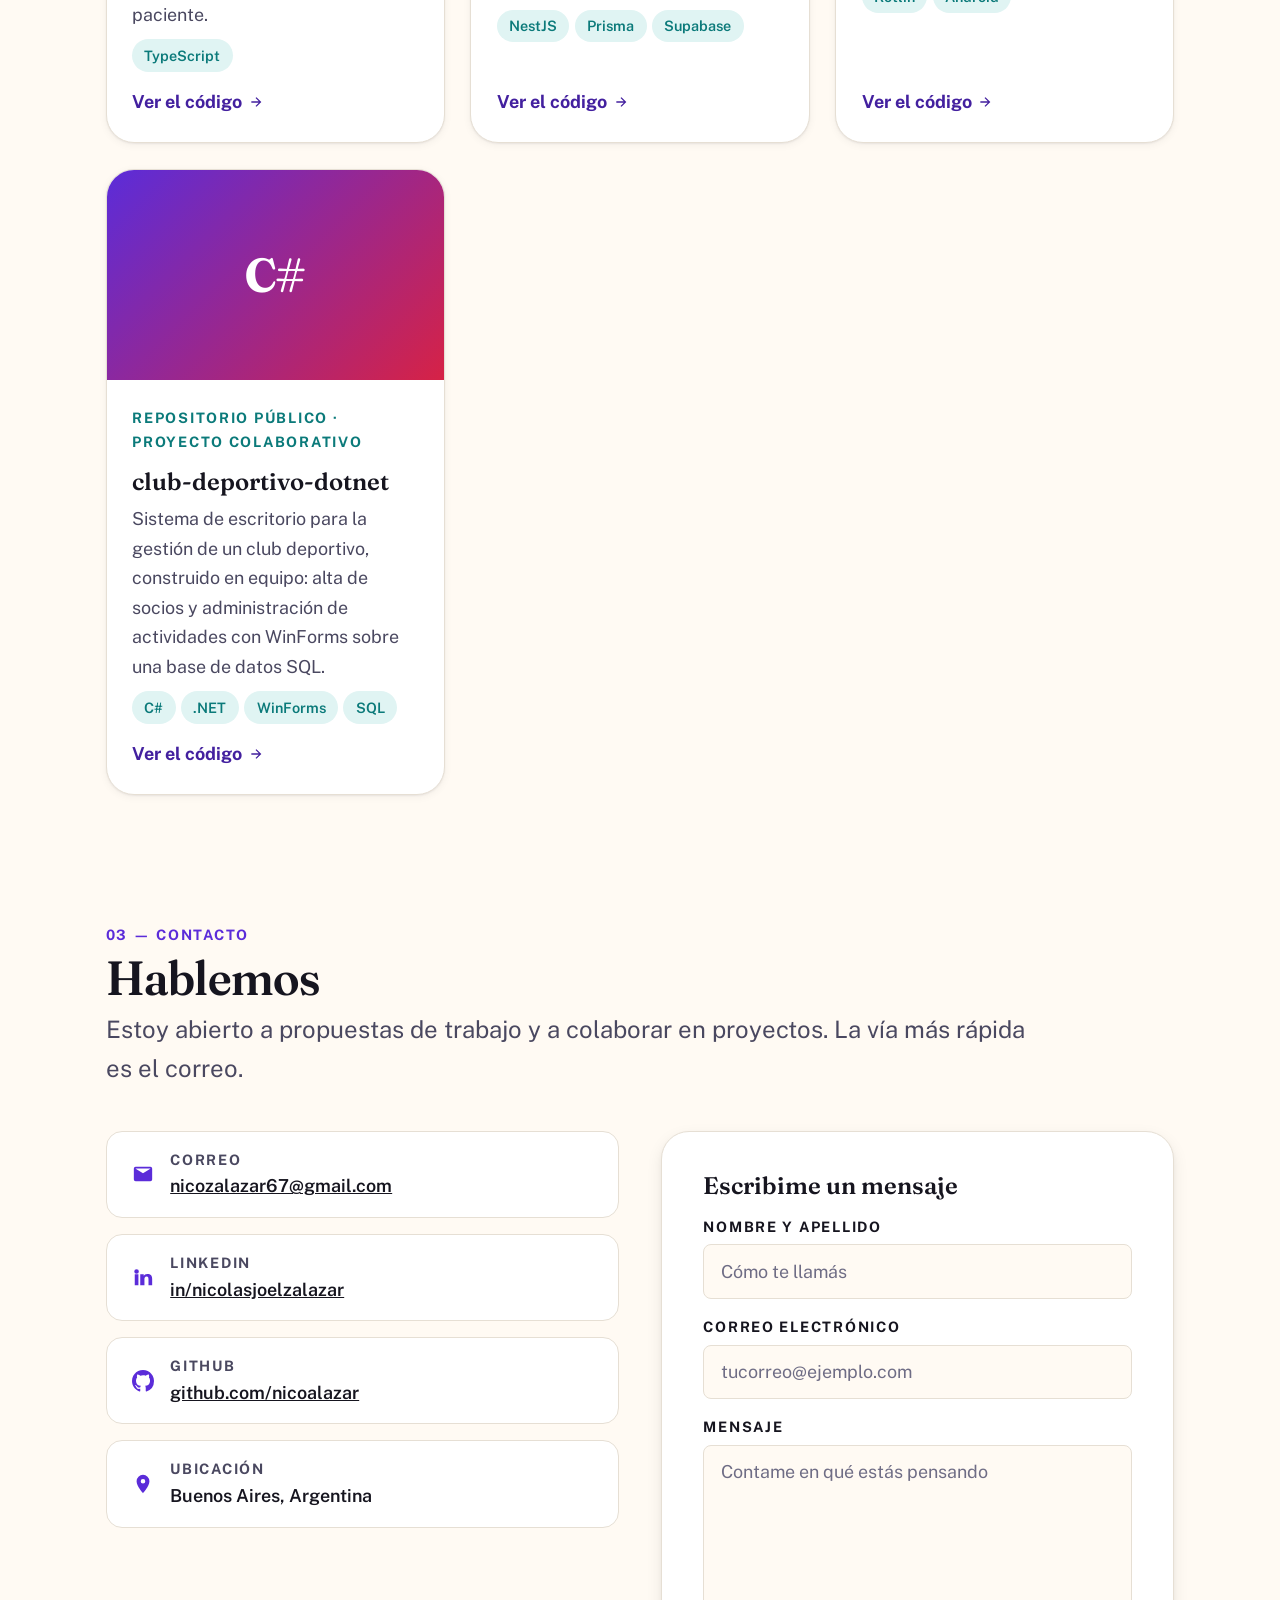
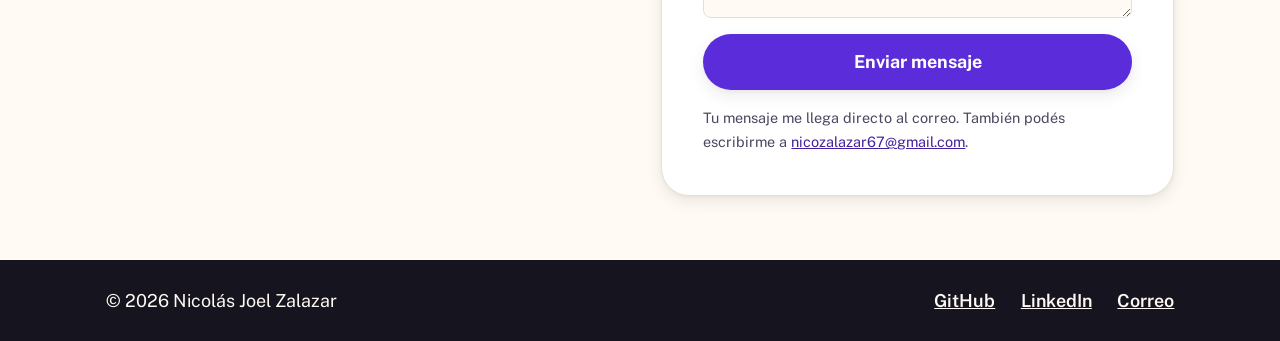
==== commit e85b1426: "Sumar estas-invitado.click y la habilidad de desarrollo asistido por IA - Nueva tarjeta destacada co" ====
--- a/index.html
+++ b/index.html
@@ -77,7 +77,7 @@
         </p>
         <p class="hero__text">
           Estudio la <strong>Tecnicatura en Desarrollo de Software</strong> en el IFTS N°29 y, en paralelo, construyo
-          mis propios proyectos. Uno de ellos, tuConsulta.com.ar, ya está en producción.
+          mis propios proyectos. Dos de ellos, tuConsulta.com.ar y estas-invitado.click, ya están en producción.
         </p>
         <div class="hero__actions">
           <a class="btn btn--primary" href="#contacto">Contactame</a>
@@ -100,7 +100,8 @@
         <p class="section__eyebrow">01 — Stack</p>
         <h2 class="section__title" id="habilidades-titulo">Habilidades</h2>
         <p class="section__lead">
-          Tecnologías que uso a diario en el hospital, en la Tecnicatura y en mis proyectos personales.
+          Tecnologías que uso a diario en el hospital, en la Tecnicatura y en mis proyectos personales, incluida
+          la IA como herramienta de trabajo.
         </p>
       </header>
 
@@ -155,6 +156,16 @@
             <li class="chip">Kanban</li>
           </ul>
         </li>
+        <li class="skill-card">
+          <h3 class="skill-card__title">Desarrollo asistido por IA</h3>
+          <ul class="chips">
+            <li class="chip">Claude Code</li>
+            <li class="chip">Agentes y subagentes</li>
+            <li class="chip">MCP</li>
+            <li class="chip">Skills y CLAUDE.md</li>
+            <li class="chip">Revisión de código generado</li>
+          </ul>
+        </li>
         <li class="skill-card skill-card--accent">
           <h3 class="skill-card__title">Aprendiendo ahora</h3>
           <ul class="chips">
@@ -171,7 +182,7 @@
         <p class="section__eyebrow">02 — Sección personal</p>
         <h2 class="section__title" id="proyectos-titulo">Proyectos destacados</h2>
         <p class="section__lead">
-          Cinco proyectos propios, todos con código o producto navegable.
+          Seis proyectos propios, todos con código o producto navegable.
         </p>
       </header>
 
@@ -194,6 +205,33 @@
               <li class="chip">Supabase</li>
             </ul>
             <a class="link-arrow" href="https://tuconsulta.com.ar" target="_blank" rel="noopener">
+              Visitar el sitio
+              <svg class="icon" viewBox="0 0 24 24" width="16" height="16" aria-hidden="true" focusable="false">
+                <path fill="currentColor" d="M5 11h11.17l-4.88-4.88L12.7 4.7 20 12l-7.3 7.3-1.41-1.42L16.17 13H5Z" />
+              </svg>
+            </a>
+          </div>
+        </article>
+
+        <article class="project project--featured">
+          <img class="project__shot" src="assets/img/estas-invitado.jpg" width="1000" height="625" loading="lazy"
+            alt="Captura de la página principal de estas-invitado.click mostrando cómo llega la invitación por WhatsApp">
+          <div class="project__body">
+            <p class="project__status">En producción &middot; desarrollado con IA</p>
+            <h3 class="project__title">estas-invitado.click</h3>
+            <p class="project__text">
+              Invitaciones digitales para casamientos con confirmación de asistencia. Cada invitado recibe su link por
+              WhatsApp y confirma por su grupo; el anfitrión sigue las respuestas desde un panel con estadísticas,
+              exportación a Excel y armado de mesas. Código generado con Claude Code; el producto, el flujo de
+              confirmaciones y el deploy son míos.
+            </p>
+            <ul class="chips chips--tech">
+              <li class="chip">Laravel</li>
+              <li class="chip">PHP</li>
+              <li class="chip">Tailwind CSS</li>
+              <li class="chip">Alpine.js</li>
+            </ul>
+            <a class="link-arrow" href="https://estas-invitado.click" target="_blank" rel="noopener">
               Visitar el sitio
               <svg class="icon" viewBox="0 0 24 24" width="16" height="16" aria-hidden="true" focusable="false">
                 <path fill="currentColor" d="M5 11h11.17l-4.88-4.88L12.7 4.7 20 12l-7.3 7.3-1.41-1.42L16.17 13H5Z" />
